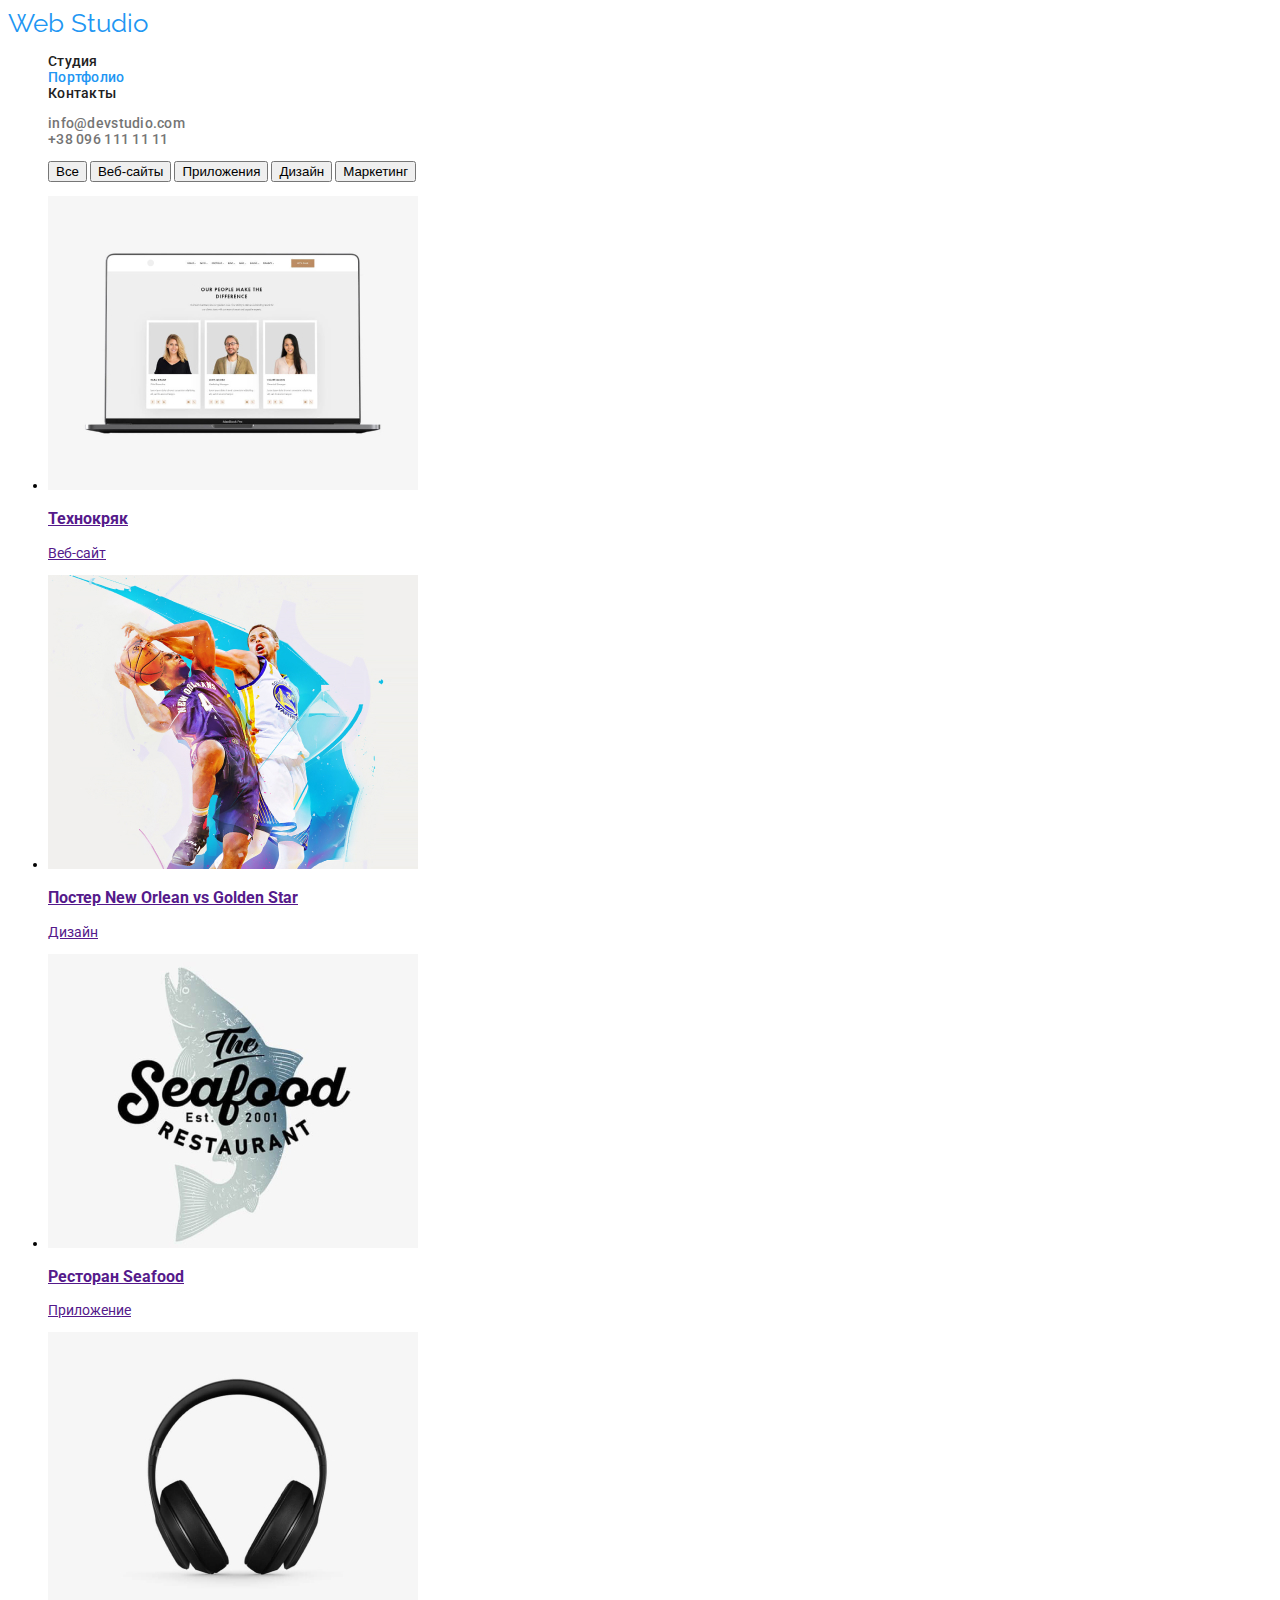
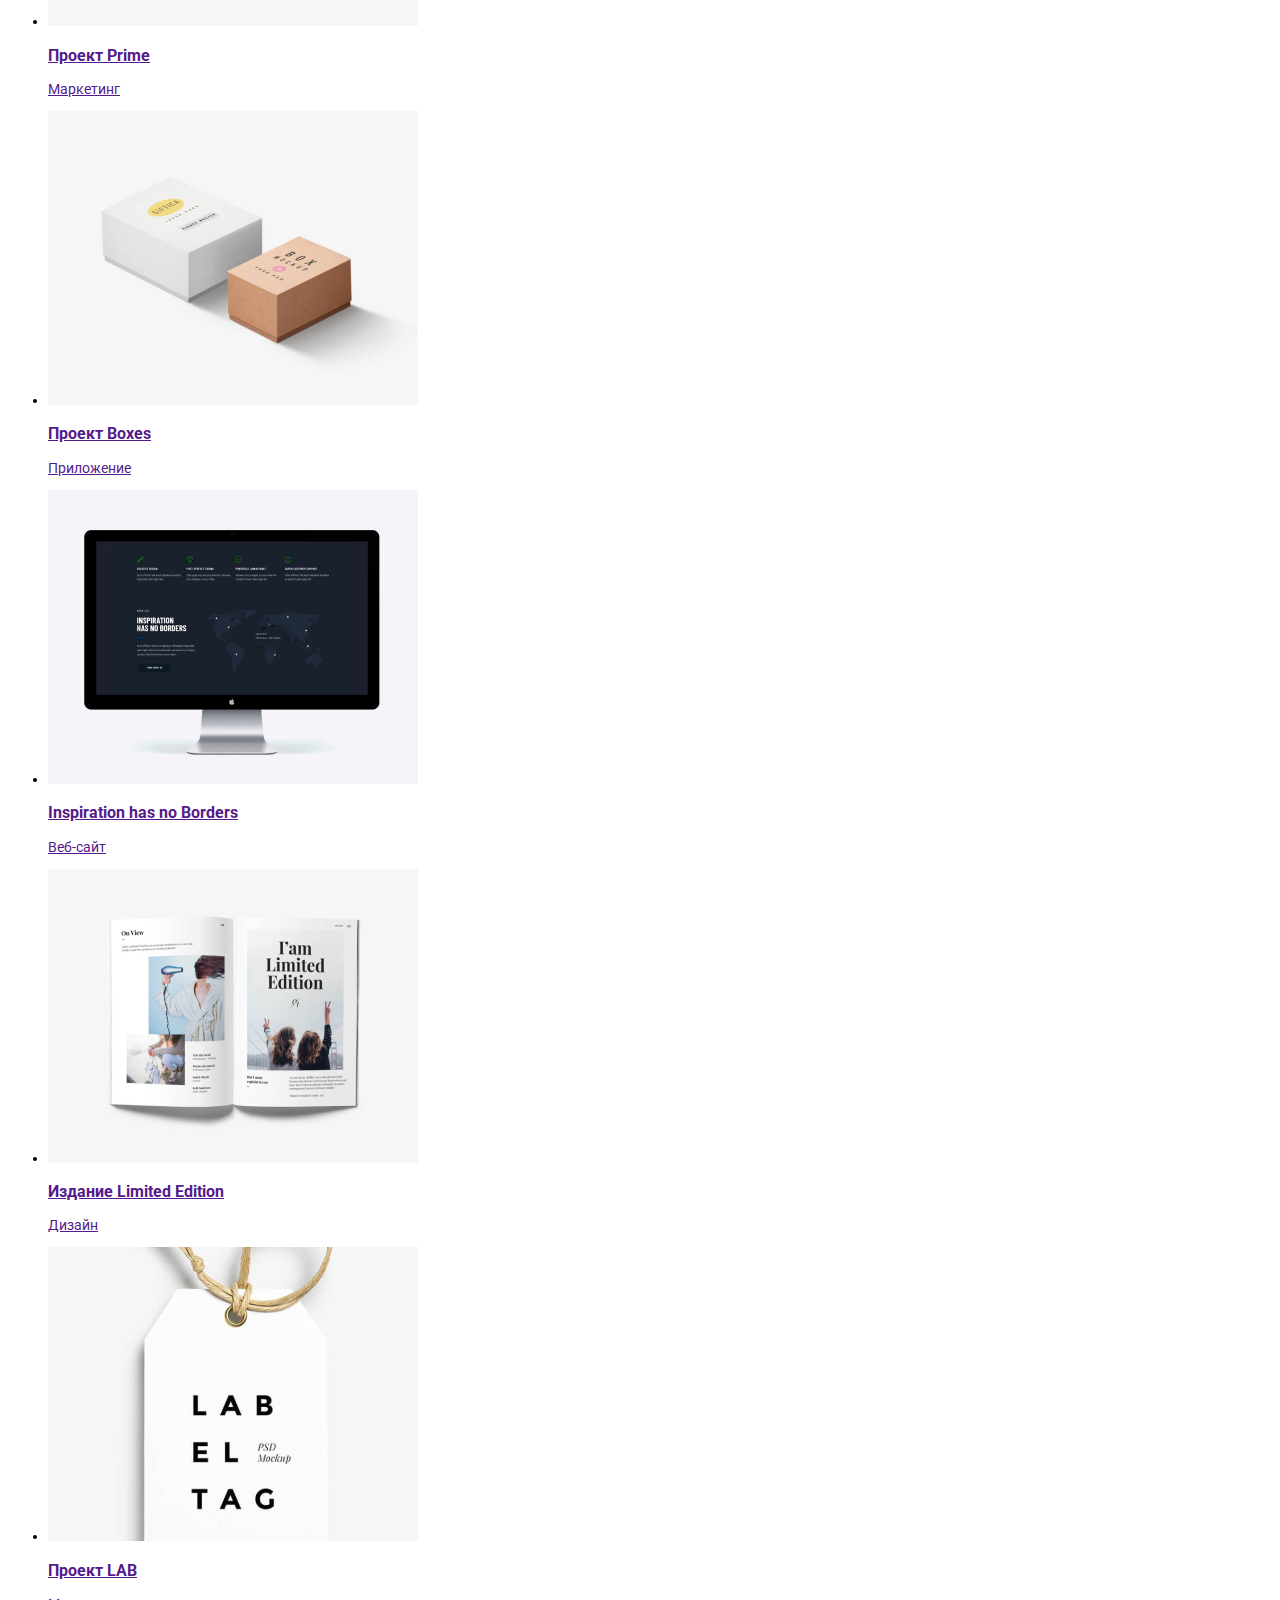
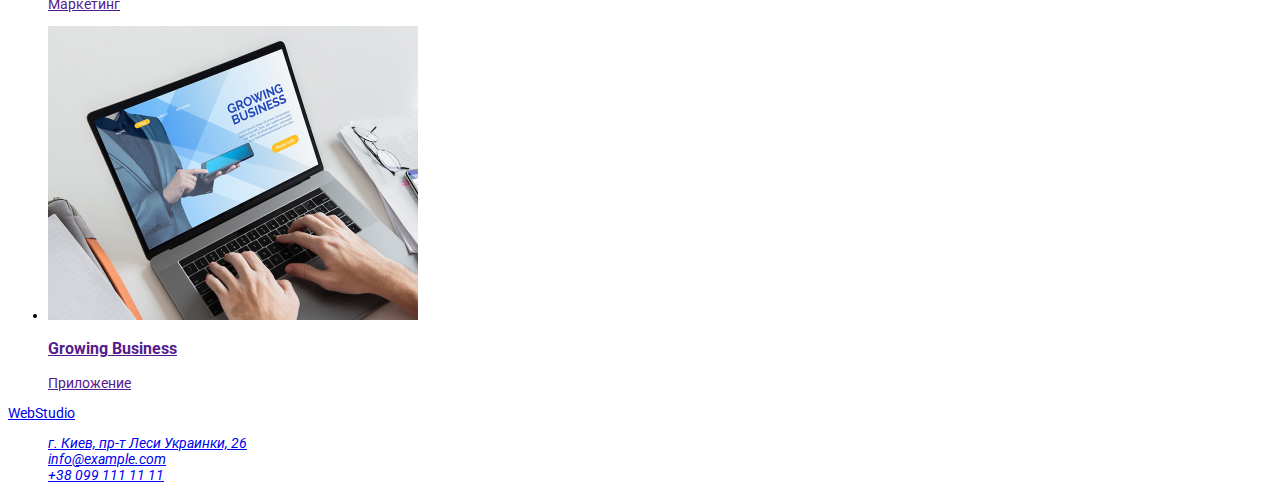
==== portfolio.html @ 4613025b "робота  со стилями" ====
<!DOCTYPE html>
<html lang="ru">
  <head>
    <meta charset="UTF-8" />
    <meta http-equiv="X-UA-Compatible" content="IE=edge" />
    <meta name="viewport" content="width=device-width, initial-scale=1.0" />
    <title>Document</title>
    <!-- Fonts start -->
    <link rel="preconnect" href="https://fonts.googleapis.com" />
    <link rel="preconnect" href="https://fonts.gstatic.com" crossorigin />
    <link
      href="https://fonts.googleapis.com/css2?family=Raleway:wght@700&family=Roboto:wght@400;500;700;900&display=swap"
      rel="stylesheet"
    />
    <!-- Fonts end -->
    <!-- Custom styles start -->
    <link rel="stylesheet" href="./css/style.css" />
    <!-- Custom styles end -->
  </head>
  <body>
    <!--Шапка-->
    <header>
      <nav>
        <a lang="en" href="index.html" class="logo link"
          >Web <span class="logo-studio">Studio</span></a
        >
        <ul class="site-nav list">
          <li><a href="" class="link">Студия</a></li>
          <li><a href="./portfolio.html" class="link current">Портфолио</a></li>
          <li><a href="" class="link">Контакты</a></li>
        </ul>
      </nav>
      <ul class="aut-nav list">
        <li><a href="mailto:info@devstudio.com" class="link current">info@devstudio.com</a></li>
        <li><a href="tel:+380961111111" class="link current">+38 096 111 11 11</a></li>
      </ul>
    </header>
    <main>
      <section>
        <h1 hidden>Portfolio</h1>
        <ul class="">
          <button class="filter-button" type="button">Все</button>
          <button class="filter-button" type="button">Веб-сайты</button>
          <button class="filter-button" type="button">Приложения</button>
          <button class="filter-button" type="button">Дизайн</button>
          <button class="filter-button" type="button">Маркетинг</button>
        </ul>
        <!--Примеры-->
        <ul class="">
          <h2 hidden>Примеры работ</h2>
          <li class="item-icon">
            <a href="">
              <img src="./images/img-1.jpg" alt="Ноутбук" width="370px" class="item-icon-pic" />
              <h3 class="">Технокряк</h3>
              <p class="">Веб-сайт</p>
            </a>
          </li>
          <li class="item-icon">
            <a href="">
              <img
                src="./images/img-2.jpg"
                alt="Баскетболисты"
                width="370px"
                class="item-icon-pic"
              />
              <h3 class="item-icon-slogan">
                Постер <span lang="en">New Orlean vs Golden Star</span>
              </h3>
              <p class="item-icon-text">Дизайн</p>
            </a>
          </li>
          <li class="item-icon">
            <a href="">
              <img
                src="./images/img-3.jpg"
                alt="Морская рыба"
                width="370px"
                class="item-icon-pic"
              />
              <h3 class="item-icon-slogan">Ресторан <span lang="en">Seafood</span></h3>
              <p class="item-icon-text">Приложение</p>
            </a>
          </li>
          <li class="item-icon">
            <a href="">
              <img src="./images/img-4.jpg" alt="Наушники" width="370px" class="item-icon-pic" />
              <h3 class="item-icon-slogan">Проект <span lang="en">Prime</span></h3>
              <p class="item-icon-text">Маркетинг</p>
            </a>
          </li>
          <li class="item-icon">
            <a href="">
              <img src="./images/img-5.jpg" alt="Коробки" width="370px" class="item-icon-pic" />
              <h3 class="item-icon-slogan">Проект <span lang="en">Boxes</span></h3>
              <p class="item-icon-text">Приложение</p>
            </a>
          </li>
          <li class="item-icon">
            <a href="">
              <img src="./images/img-6.jpg" alt="Монитор" width="370px" class="item-icon-pic" />
              <h3 lang="eitem-icon-n" class="slogan">Inspiration has no Borders</h3>
              <p class="item-icon-text">Веб-сайт</p>
            </a>
          </li>
          <li class="item-icon">
            <a href="">
              <img src="./images/img-7.jpg" alt="Книга" width="370px" class="item-icon-pic" />
              <h3 class="item-icon-slogan">Издание <span lang="en">Limited Edition</span></h3>
              <p class="item-icon-text">Дизайн</p>
            </a>
          </li>
          <li class="item-icon">
            <a href="">
              <img src="./images/img-8.jpg" alt="Бирка" width="370px" class="item-icon-pic" />
              <h3 class="item-icon-slogan">Проект <span lang="en">LAB</span></h3>
              <p class="item-icon-text">Маркетинг</p>
            </a>
          </li>
          <li class="item-icon">
            <a href="">
              <img src="./images/img-9.jpg" alt="Ноутбук" width="370px" class="item-icon-pic" />
              <h3 lang="eitem-icon-n" class="slogan">Growing Business</h3>
              <p class="item-icon-text">Приложение</p>
            </a>
          </li>
        </ul>
      </section>
    </main>
    <!--Подвал-->
    <footer>
      <a lang="en" href="index.html">WebStudio</a>
      <address>
        <ul class="list">
          <li>
            <a href="https://goo.gl/maps/THVWduqA6z6FaJsg8" target="_blank" rel="noopener"
              >г. Киев, пр-т Леси Украинки, 26</a
            >
          </li>
          <li><a href="mailto:info@example.com">info@example.com</a></li>
          <li><a href="tel:+380991111111">+38 099 111 11 11</a></li>
        </ul>
      </address>
    </footer>
  </body>
</html>
---- css/style.css ----
:root {
   /* Fonts */
   --main-font: "Roboto";
   --secondary-font: "Raleway";

   /* Text colors */
   --primary-white-color: #FFFFFF;
   --primary-black-color: #212121;
   --accent-color: #2196F3;
}

/* Bg colors */

/* Other */

body {
   font-family: var(--main-font), sans-serif;
   font-size: 14px;

}
/* Common styles start */
.link {
   text-decoration: none;
}
.list {
   list-style: none;
}




/* Common styles start */

/* Logo */
.logo {
   color: var(--accent-color);
   font-family: Raleway;
   font-size: 26px;
   line-height: 31px;
}
.logo-studio-light {
   color: #000000;
}
.logo-studio-dark {
   color: var(--primary-white-color);
}

/* Site nav */
.site-nav .link {
   color: var(--primary-black-color);
   font-weight: 500;
   font-size: 14px;
   line-height: 16px;
   letter-spacing: 0.02em;
}
.site-nav .link:hover, 
.site-nav .link:focus {
   color: var(--accent-color);
}
.site-nav .link.current {
   color: var(--accent-color);
}

.aut-nav .link:hover, 
.aut-nav .link:focus {
   color: var(--accent-color);
}
.aut-nav .current {
   color: #757575;
   font-weight: 500;
   font-size: 14px;
   line-height: 16px;
   letter-spacing: 0.02em;
   text-decoration: none;

}
/* Hero */
.hero {
   background-color: #2F303A;
}
.hero-title {
   
   color: var(--primary-white-color);
   font-weight: 900;
   font-size: 44px;
   line-height: 60px;
   text-align: center;
   letter-spacing: 0.06em;
   text-transform: uppercase;

}

/* Section */
.section-title {
   color: var(--title-text-color);
   font-weight: 700;
   font-size: 14px;
   line-height: 16px;
   letter-spacing: 0.03em;
   text-transform: uppercase;
}

.section .title {
   color: var(--title-text-color);
   font-weight: 700;
   font-size: 14px;
   line-height: 16px;
   letter-spacing: 0.03em;
   text-transform: uppercase;
}

/* Features */
.features .title {
   color: var(--primary-black-color);
}
.features .text {
      font-weight: 400;
      font-size: 14px;
      line-height: 24px;
      letter-spacing: 0.03em;
      color: #757575;

}

/* Button */
.button {
   color: var(--primary-white-color);
   background-color: var(--accent-color);
   font-style: normal;
   font-weight: 700;
   font-size: 16px;
   line-height: 30px;
   display: flex;
   align-items: center;
   text-align: center;
   letter-spacing: 0.06em;
}


.button.primary {

}

.button.secondary {

}

/* User */

.user-list .title {
   color: var(--primary-black-color);
}
.user-list .text {
   color: #757575;
}

/* Footer */
.footer-address {
   font-weight: 400;
   font-size: 14px;
   line-height: 24px;
   letter-spacing: 0.03em;
}
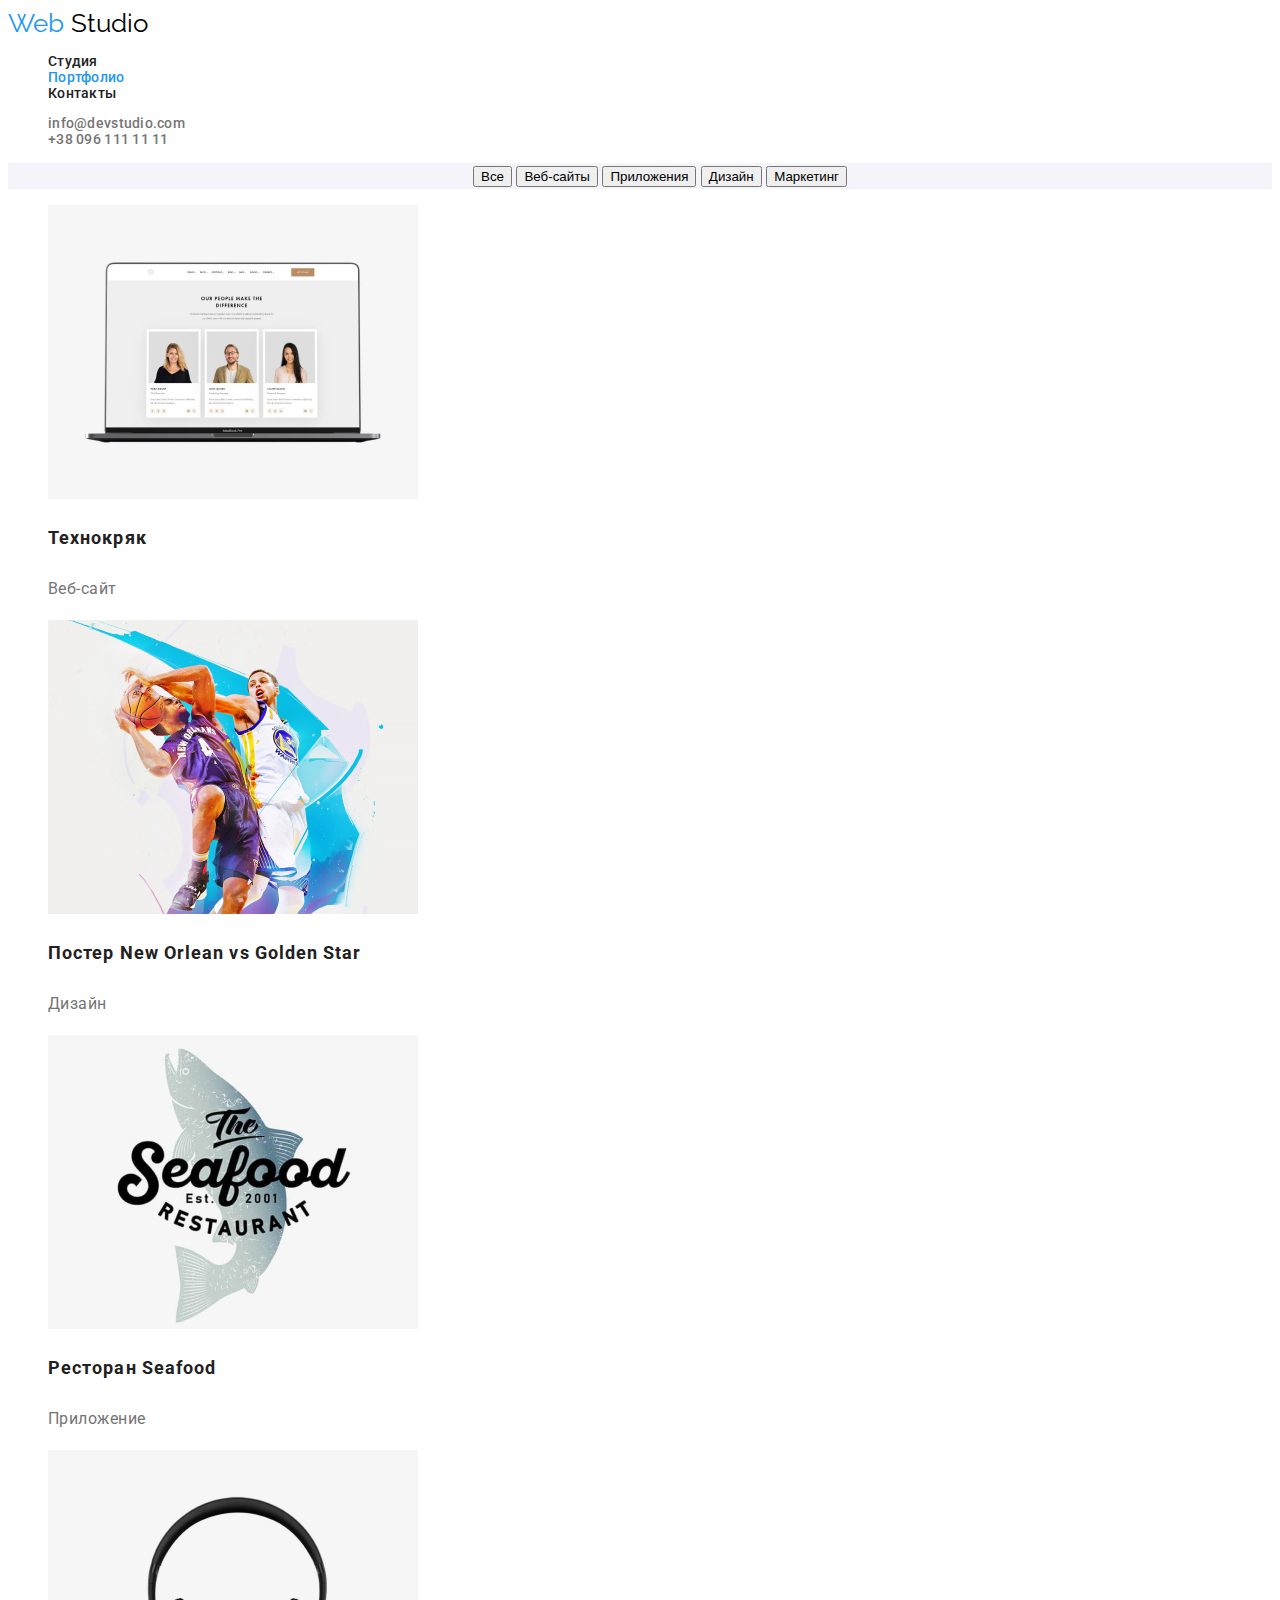
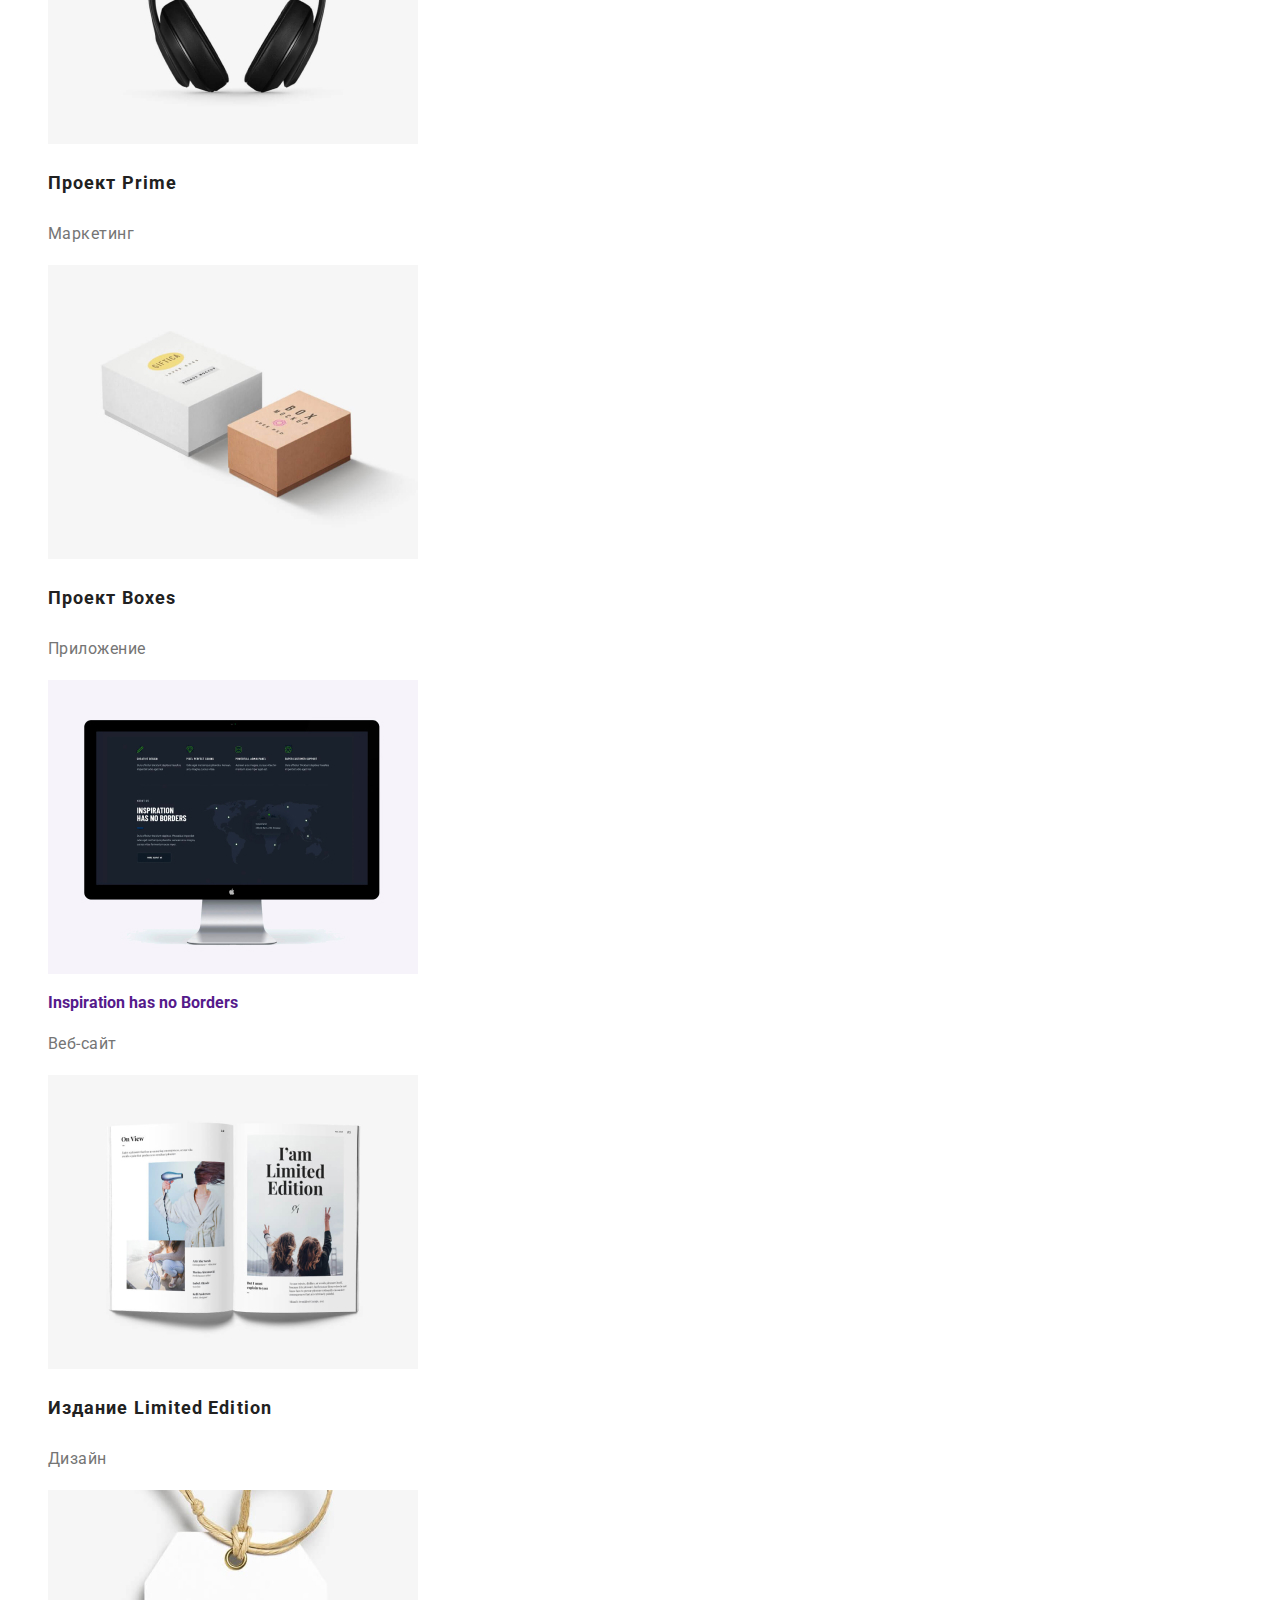
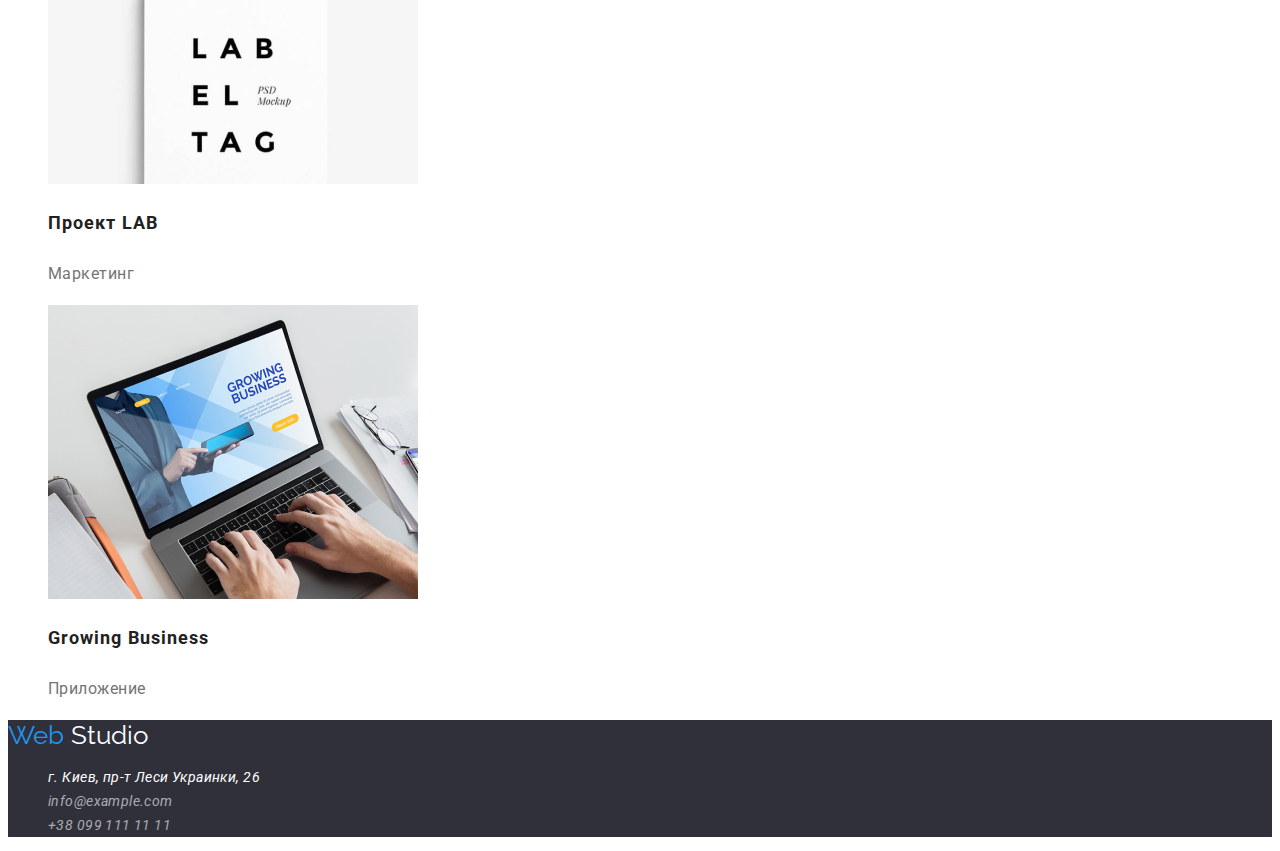
==== commit 5a06c42a: "домашняя робота 2" ====
--- a/portfolio.html
+++ b/portfolio.html
@@ -18,126 +18,130 @@
     <!-- Custom styles end -->
   </head>
   <body>
-    <!--Шапка-->
-    <header>
+    <!--Header-->
+    <header class="header">
       <nav>
-        <a lang="en" href="index.html" class="logo link"
-          >Web <span class="logo-studio">Studio</span></a
+        <a class="logo link" lang="en" href="index.html"
+          >Web <span class="logo-studio-light">Studio</span></a
         >
         <ul class="site-nav list">
-          <li><a href="" class="link">Студия</a></li>
-          <li><a href="./portfolio.html" class="link current">Портфолио</a></li>
-          <li><a href="" class="link">Контакты</a></li>
+          <li><a class="link" href="">Студия</a></li>
+          <li><a class="current link" href="./index.html">Портфолио</a></li>
+          <li><a class="link" href="">Контакты</a></li>
         </ul>
       </nav>
       <ul class="aut-nav list">
-        <li><a href="mailto:info@devstudio.com" class="link current">info@devstudio.com</a></li>
-        <li><a href="tel:+380961111111" class="link current">+38 096 111 11 11</a></li>
+        <li><a class="link current" href="mailto:info@devstudio.com">info@devstudio.com</a></li>
+        <li><a class="link current" href="tel:+380961111111">+38 096 111 11 11</a></li>
       </ul>
     </header>
     <main>
       <section>
         <h1 hidden>Portfolio</h1>
-        <ul class="">
-          <button class="filter-button" type="button">Все</button>
-          <button class="filter-button" type="button">Веб-сайты</button>
-          <button class="filter-button" type="button">Приложения</button>
-          <button class="filter-button" type="button">Дизайн</button>
-          <button class="filter-button" type="button">Маркетинг</button>
+        <ul class="filters">
+          <button class="filters-button" type="button">Все</button>
+          <button class="filters-button" type="button">Веб-сайты</button>
+          <button class="filters-button" type="button">Приложения</button>
+          <button class="filters-button" type="button">Дизайн</button>
+          <button class="filters-button" type="button">Маркетинг</button>
         </ul>
-        <!--Примеры-->
-        <ul class="">
+        <!--Project-->
+        <ul class="project list">
           <h2 hidden>Примеры работ</h2>
-          <li class="item-icon">
-            <a href="">
+          <li class="project-list">
+            <a class="project-link link" href="">
               <img src="./images/img-1.jpg" alt="Ноутбук" width="370px" class="item-icon-pic" />
-              <h3 class="">Технокряк</h3>
-              <p class="">Веб-сайт</p>
+              <h3 class="project-text">Технокряк</h3>
+              <p class="project-uppertitle">Веб-сайт</p>
             </a>
           </li>
-          <li class="item-icon">
-            <a href="">
+          <li class="project-list">
+            <a class="project-link link" href="">
               <img
                 src="./images/img-2.jpg"
                 alt="Баскетболисты"
                 width="370px"
                 class="item-icon-pic"
               />
-              <h3 class="item-icon-slogan">
-                Постер <span lang="en">New Orlean vs Golden Star</span>
-              </h3>
-              <p class="item-icon-text">Дизайн</p>
+              <h3 class="project-text">Постер <span lang="en">New Orlean vs Golden Star</span></h3>
+              <p class="project-uppertitle">Дизайн</p>
             </a>
           </li>
-          <li class="item-icon">
-            <a href="">
+          <li class="project-list">
+            <a class="project-link link" href="">
               <img
                 src="./images/img-3.jpg"
                 alt="Морская рыба"
                 width="370px"
                 class="item-icon-pic"
               />
-              <h3 class="item-icon-slogan">Ресторан <span lang="en">Seafood</span></h3>
-              <p class="item-icon-text">Приложение</p>
+              <h3 class="project-text">Ресторан <span lang="en">Seafood</span></h3>
+              <p class="project-uppertitle">Приложение</p>
             </a>
           </li>
-          <li class="item-icon">
-            <a href="">
+          <li class="project-list">
+            <a class="project-link link" href="">
               <img src="./images/img-4.jpg" alt="Наушники" width="370px" class="item-icon-pic" />
-              <h3 class="item-icon-slogan">Проект <span lang="en">Prime</span></h3>
-              <p class="item-icon-text">Маркетинг</p>
+              <h3 class="project-text">Проект <span lang="en">Prime</span></h3>
+              <p class="project-uppertitle">Маркетинг</p>
             </a>
           </li>
-          <li class="item-icon">
-            <a href="">
+          <li class="project-list">
+            <a class="project-link link" href="">
               <img src="./images/img-5.jpg" alt="Коробки" width="370px" class="item-icon-pic" />
-              <h3 class="item-icon-slogan">Проект <span lang="en">Boxes</span></h3>
-              <p class="item-icon-text">Приложение</p>
+              <h3 class="project-text">Проект <span lang="en">Boxes</span></h3>
+              <p class="project-uppertitle">Приложение</p>
             </a>
           </li>
-          <li class="item-icon">
-            <a href="">
+          <li class="project-list">
+            <a class="project-link link" href="">
               <img src="./images/img-6.jpg" alt="Монитор" width="370px" class="item-icon-pic" />
-              <h3 lang="eitem-icon-n" class="slogan">Inspiration has no Borders</h3>
-              <p class="item-icon-text">Веб-сайт</p>
+              <h3 lang="project-text" class="slogan">Inspiration has no Borders</h3>
+              <p class="project-uppertitle">Веб-сайт</p>
             </a>
           </li>
-          <li class="item-icon">
-            <a href="">
+          <li class="project-list">
+            <a class="project-link link" href="">
               <img src="./images/img-7.jpg" alt="Книга" width="370px" class="item-icon-pic" />
-              <h3 class="item-icon-slogan">Издание <span lang="en">Limited Edition</span></h3>
-              <p class="item-icon-text">Дизайн</p>
+              <h3 class="project-text">Издание <span lang="en">Limited Edition</span></h3>
+              <p class="project-uppertitle">Дизайн</p>
             </a>
           </li>
-          <li class="item-icon">
-            <a href="">
+          <li class="project-list">
+            <a class="project-link link" href="">
               <img src="./images/img-8.jpg" alt="Бирка" width="370px" class="item-icon-pic" />
-              <h3 class="item-icon-slogan">Проект <span lang="en">LAB</span></h3>
-              <p class="item-icon-text">Маркетинг</p>
+              <h3 class="project-text">Проект <span lang="en">LAB</span></h3>
+              <p class="project-uppertitle">Маркетинг</p>
             </a>
           </li>
-          <li class="item-icon">
-            <a href="">
+          <li class="project-list">
+            <a class="project-link link" href="">
               <img src="./images/img-9.jpg" alt="Ноутбук" width="370px" class="item-icon-pic" />
-              <h3 lang="eitem-icon-n" class="slogan">Growing Business</h3>
-              <p class="item-icon-text">Приложение</p>
+              <h3 class="project-text" lang="en">Growing Business</h3>
+              <p class="project-uppertitle">Приложение</p>
             </a>
           </li>
         </ul>
       </section>
     </main>
-    <!--Подвал-->
-    <footer>
-      <a lang="en" href="index.html">WebStudio</a>
-      <address>
+    <!--Footer-->
+    <footer class="footer">
+      <a class="logo link" lang="en" href="index.html"
+        >Web <span class="logo-studio-dark">Studio</span></a
+      >
+      <address class="footer-address">
         <ul class="list">
-          <li>
-            <a href="https://goo.gl/maps/THVWduqA6z6FaJsg8" target="_blank" rel="noopener"
+          <li class="">
+            <a
+              class="footer-address-link link"
+              href="https://goo.gl/maps/THVWduqA6z6FaJsg8"
+              target="_blank"
+              rel="noopener"
               >г. Киев, пр-т Леси Украинки, 26</a
             >
           </li>
-          <li><a href="mailto:info@example.com">info@example.com</a></li>
-          <li><a href="tel:+380991111111">+38 099 111 11 11</a></li>
+          <li><a class="aut-address link" href="mailto:info@example.com">info@example.com</a></li>
+          <li><a class="aut-address link" href="tel:+380991111111">+38 099 111 11 11</a></li>
         </ul>
       </address>
     </footer>
--- a/css/style.css
+++ b/css/style.css
@@ -7,6 +7,7 @@
    --primary-white-color: #FFFFFF;
    --primary-black-color: #212121;
    --accent-color: #2196F3;
+   --uppertitle-text: #757575;
 }
 
 /* Bg colors */
@@ -26,9 +27,6 @@
    list-style: none;
 }
 
-
-
-
 /* Common styles start */
 
 /* Logo */
@@ -66,7 +64,7 @@
    color: var(--accent-color);
 }
 .aut-nav .current {
-   color: #757575;
+   color: var(--uppertitle-text);
    font-weight: 500;
    font-size: 14px;
    line-height: 16px;
@@ -118,8 +116,7 @@
       font-size: 14px;
       line-height: 24px;
       letter-spacing: 0.03em;
-      color: #757575;
-
+      color: var(--uppertitle-text);
 }
 
 /* Button */
@@ -135,6 +132,23 @@
    text-align: center;
    letter-spacing: 0.06em;
 }
+.filters {
+   font-weight: 500;
+   font-size: 16px;
+   line-height: 26px;
+   text-align: center;
+   letter-spacing: 0.03em;
+   background-color: #F5F4FA;
+   color: var(--primary-black-color);
+   
+}
+.filters-button:hover,
+.filters-button:focus {
+   background-color: var(--accent-color);
+   color: var(--primary-white-color);
+   cursor: pointer;;
+}
+
 
 
 .button.primary {
@@ -151,44 +165,69 @@
    color: var(--primary-black-color);
 }
 .user-list .text {
-   color: #757575;
+   color: var(--uppertitle-text);
 }
 
 /* Footer */
+.footer {
+   background-color: #2F303A;
+}
 .footer-address {
    font-weight: 400;
    font-size: 14px;
    line-height: 24px;
    letter-spacing: 0.03em;
 }
-
-
-
-
-
-
-
-
-
-
-
-
-
-
-
-
-
-
-
-
-
-
-
-
-
-
-
-
-
-
-
+.footer-address-link {
+   color: var(--primary-white-color);
+}
+.aut-address {
+   color: rgba(255, 255, 255, 0.6);
+}
+
+/* Project */
+
+
+.project-text {
+   color: var(--primary-black-color);
+   font-weight: 700;
+   font-size: 18px;
+   line-height: 36px;
+   letter-spacing: 0.06em;
+}
+.project-uppertitle {
+   color: var(--uppertitle-text);
+   font-weight: 400;
+   font-size: 16px;
+   line-height: 30px;
+   letter-spacing: 0.03em;
+}
+
+
+
+
+
+
+
+
+
+
+
+
+
+
+
+
+
+
+
+
+
+
+
+
+
+
+
+
+
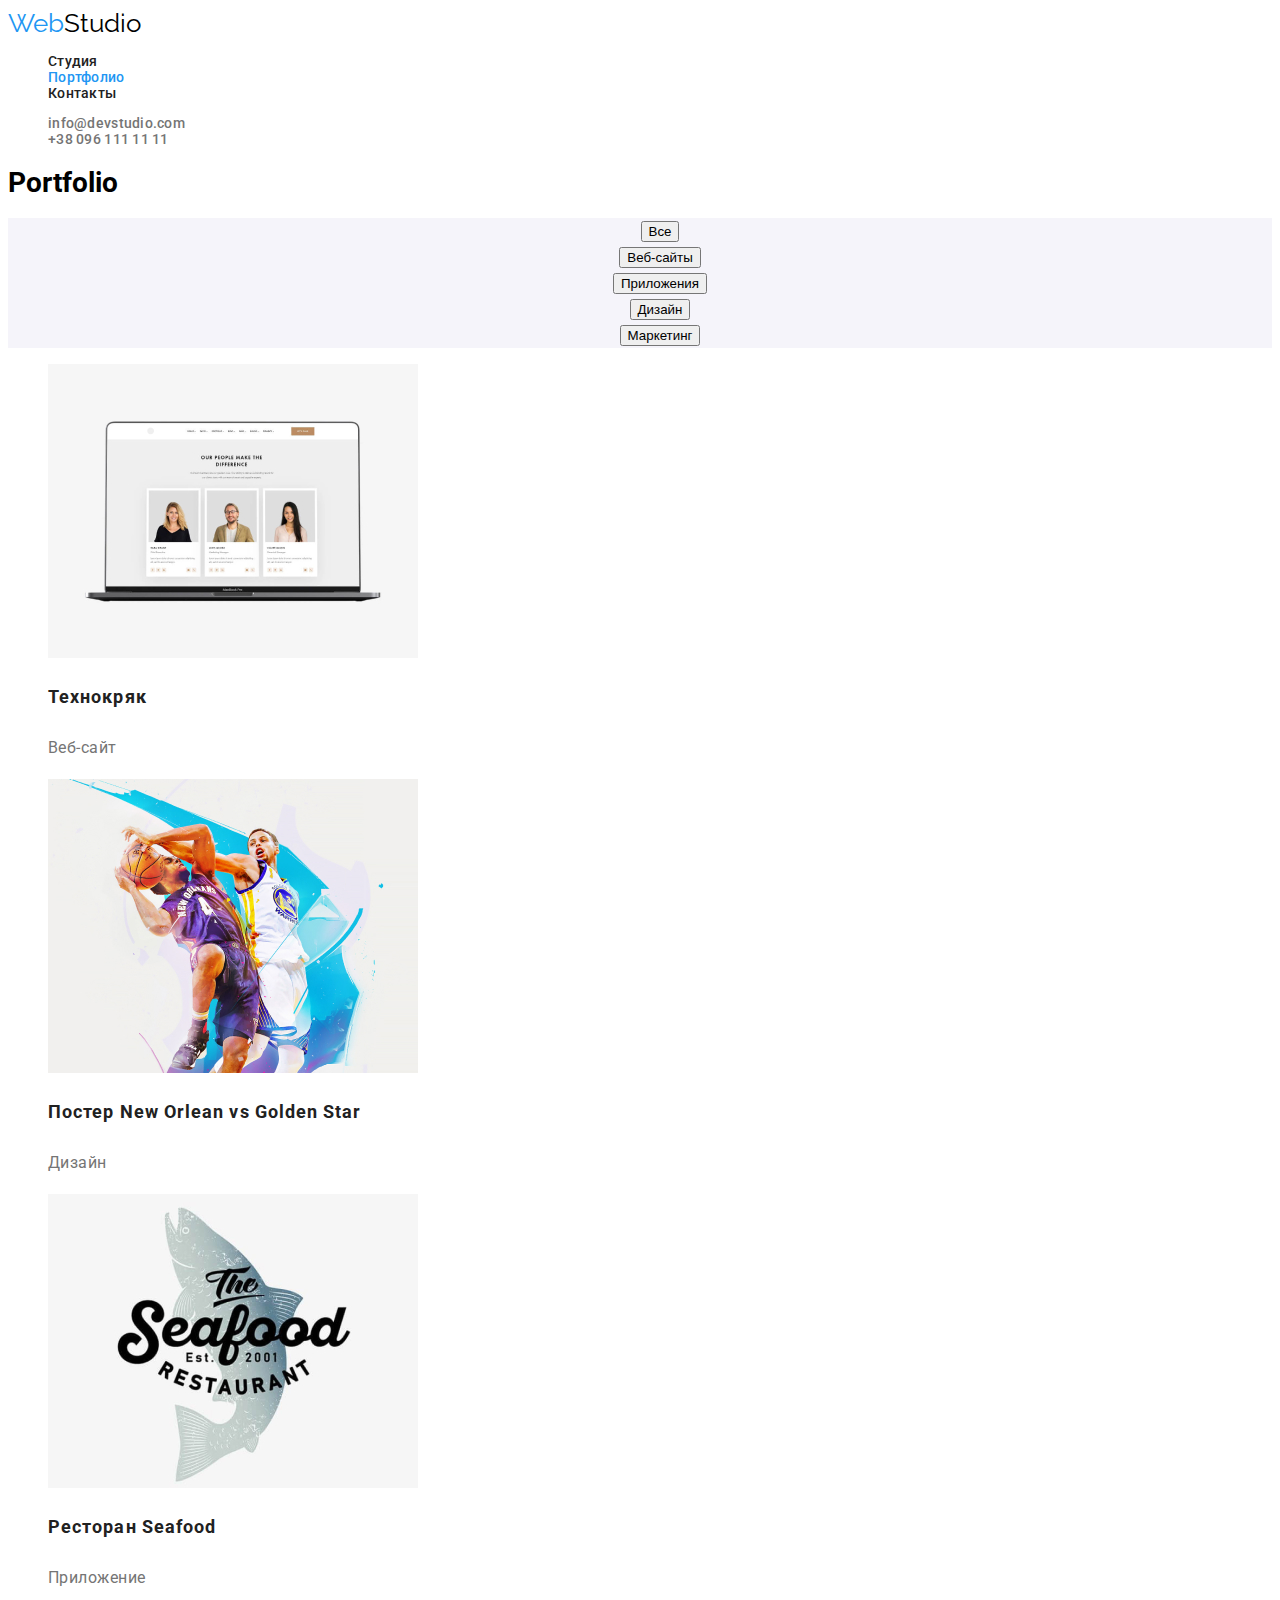
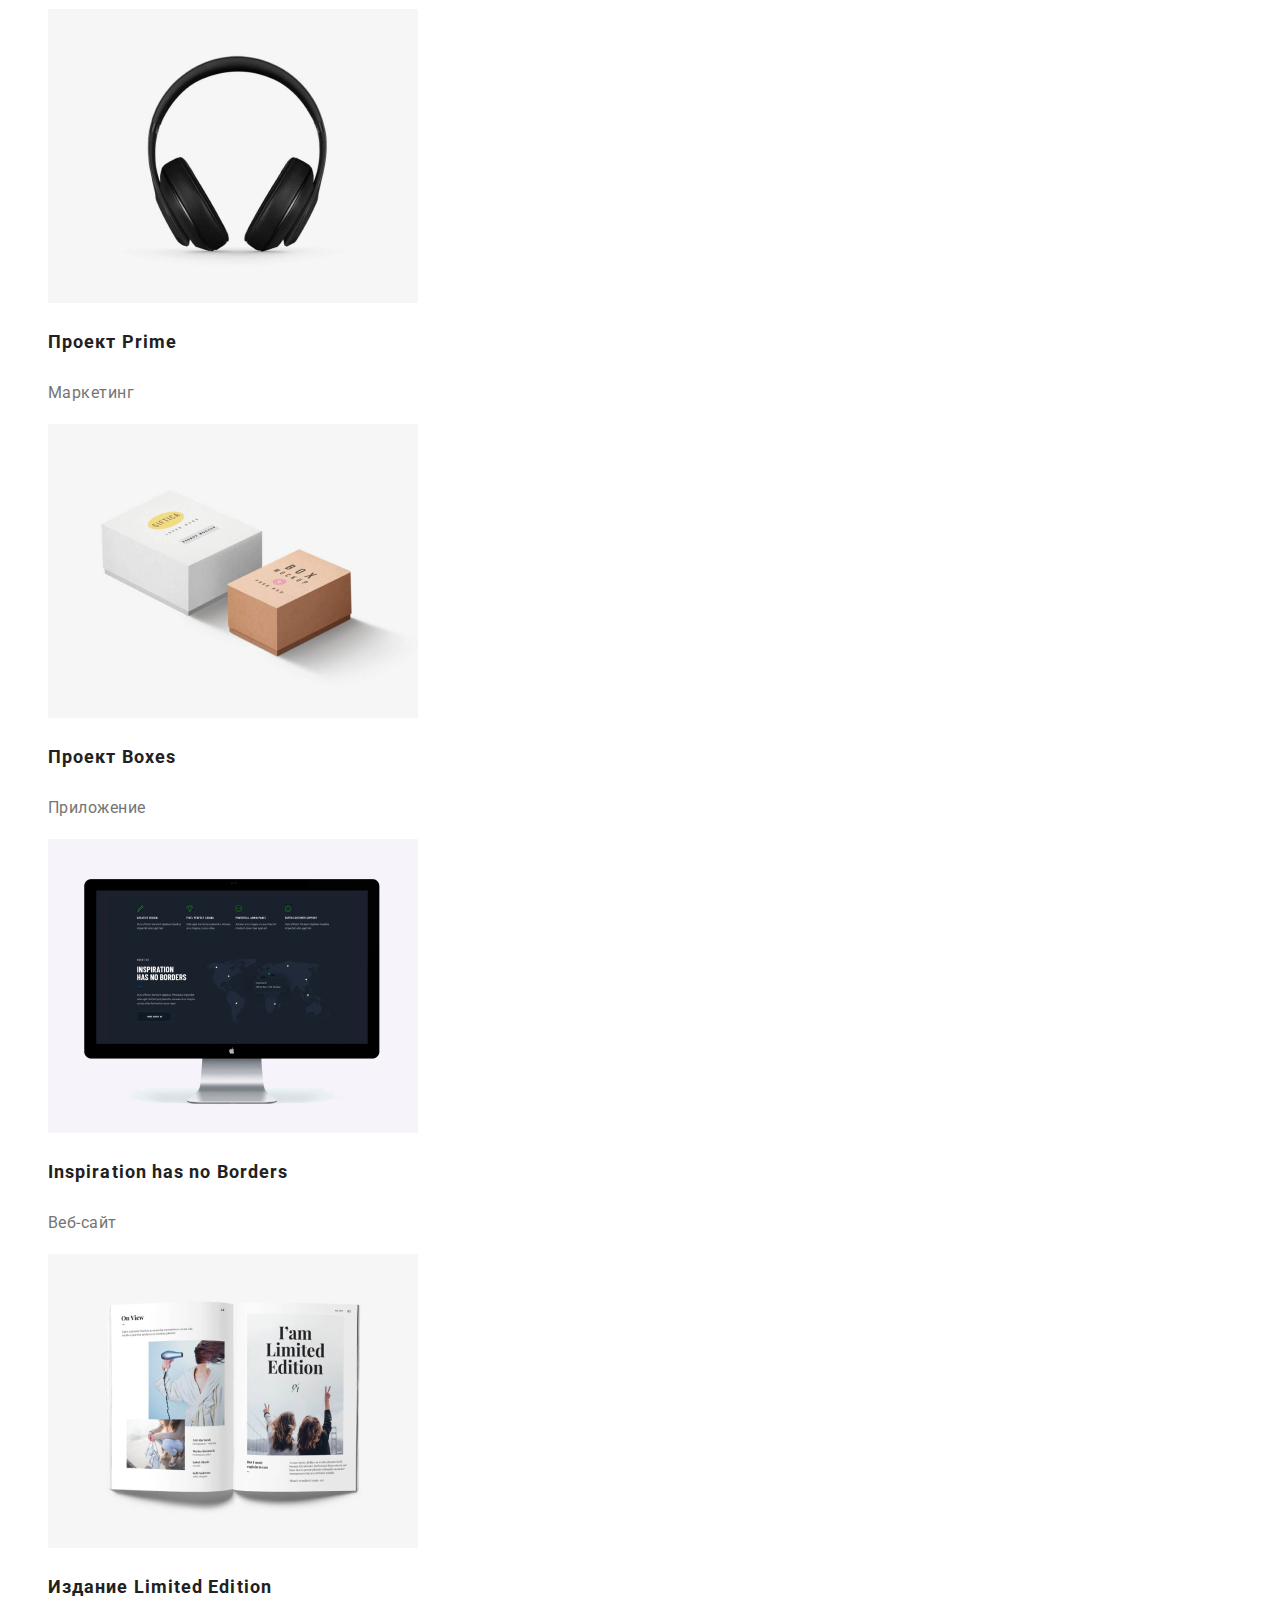
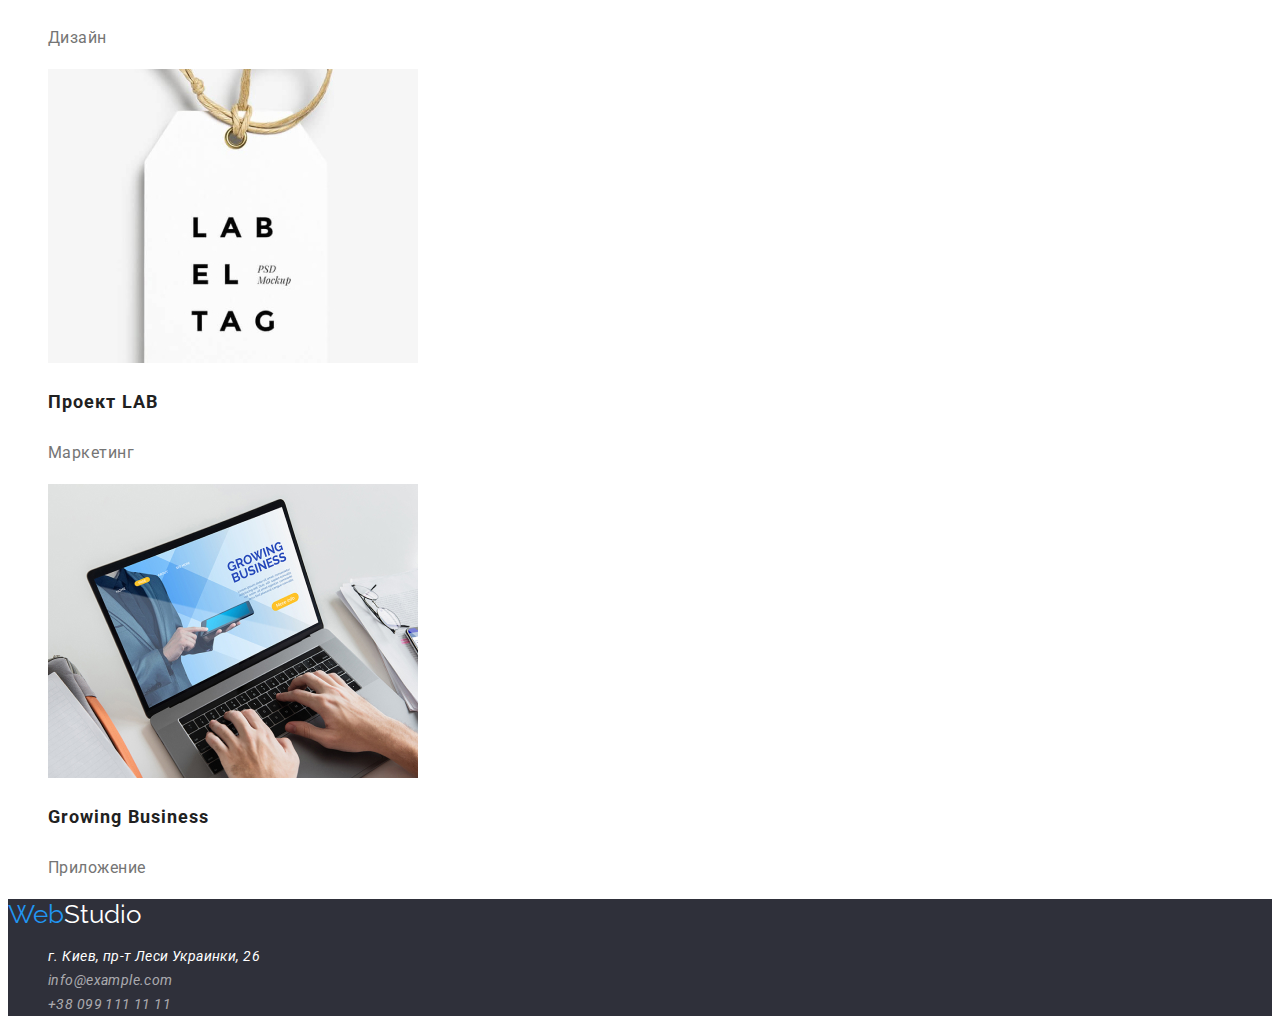
==== commit 47e2d290: "правки ошибок в файле portfolio" ====
--- a/portfolio.html
+++ b/portfolio.html
@@ -22,11 +22,11 @@
     <header class="header">
       <nav>
         <a class="logo link" lang="en" href="index.html"
-          >Web <span class="logo-studio-light">Studio</span></a
+          >Web<span class="logo-studio-light">Studio</span></a
         >
         <ul class="site-nav list">
-          <li><a class="link" href="">Студия</a></li>
-          <li><a class="current link" href="./index.html">Портфолио</a></li>
+          <li><a class="link" href="./index.html">Студия</a></li>
+          <li><a class="current link" href="./portfolio.html">Портфолио</a></li>
           <li><a class="link" href="">Контакты</a></li>
         </ul>
       </nav>
@@ -37,86 +37,75 @@
     </header>
     <main>
       <section>
-        <h1 hidden>Portfolio</h1>
-        <ul class="filters">
-          <button class="filters-button" type="button">Все</button>
-          <button class="filters-button" type="button">Веб-сайты</button>
-          <button class="filters-button" type="button">Приложения</button>
-          <button class="filters-button" type="button">Дизайн</button>
-          <button class="filters-button" type="button">Маркетинг</button>
+        <h1 class="visually-hidden">Portfolio</h1>
+        <ul class="filters list">
+          <li><button class="filters-button" type="button">Все</button></li>
+          <li><button class="filters-button" type="button">Веб-сайты</button></li>
+          <li><button class="filters-button" type="button">Приложения</button></li>
+          <li><button class="filters-button" type="button">Дизайн</button></li>
+          <li><button class="filters-button" type="button">Маркетинг</button></li>
         </ul>
         <!--Project-->
         <ul class="project list">
-          <h2 hidden>Примеры работ</h2>
           <li class="project-list">
             <a class="project-link link" href="">
-              <img src="./images/img-1.jpg" alt="Ноутбук" width="370px" class="item-icon-pic" />
+              <img src="./images/img-1.jpg" alt="Ноутбук" width="370" />
               <h3 class="project-text">Технокряк</h3>
               <p class="project-uppertitle">Веб-сайт</p>
             </a>
           </li>
           <li class="project-list">
             <a class="project-link link" href="">
-              <img
-                src="./images/img-2.jpg"
-                alt="Баскетболисты"
-                width="370px"
-                class="item-icon-pic"
-              />
+              <img src="./images/img-2.jpg" alt="Баскетболисты" width="370" />
               <h3 class="project-text">Постер <span lang="en">New Orlean vs Golden Star</span></h3>
               <p class="project-uppertitle">Дизайн</p>
             </a>
           </li>
           <li class="project-list">
             <a class="project-link link" href="">
-              <img
-                src="./images/img-3.jpg"
-                alt="Морская рыба"
-                width="370px"
-                class="item-icon-pic"
-              />
+              <img src="./images/img-3.jpg" alt="Морская рыба" width="370" />
               <h3 class="project-text">Ресторан <span lang="en">Seafood</span></h3>
               <p class="project-uppertitle">Приложение</p>
             </a>
           </li>
           <li class="project-list">
             <a class="project-link link" href="">
-              <img src="./images/img-4.jpg" alt="Наушники" width="370px" class="item-icon-pic" />
+              <img src="./images/img-4.jpg" alt="Наушники" width="370" />
               <h3 class="project-text">Проект <span lang="en">Prime</span></h3>
               <p class="project-uppertitle">Маркетинг</p>
             </a>
           </li>
           <li class="project-list">
             <a class="project-link link" href="">
-              <img src="./images/img-5.jpg" alt="Коробки" width="370px" class="item-icon-pic" />
+              <img src="./images/img-5.jpg" alt="Коробки" width="370" />
               <h3 class="project-text">Проект <span lang="en">Boxes</span></h3>
               <p class="project-uppertitle">Приложение</p>
             </a>
           </li>
           <li class="project-list">
             <a class="project-link link" href="">
-              <img src="./images/img-6.jpg" alt="Монитор" width="370px" class="item-icon-pic" />
-              <h3 lang="project-text" class="slogan">Inspiration has no Borders</h3>
+              <img src="./images/img-6.jpg" alt="Монитор" width="370" />
+              <h3 class="project-text" lang="en">Inspiration has no Borders</h3>
               <p class="project-uppertitle">Веб-сайт</p>
             </a>
           </li>
           <li class="project-list">
             <a class="project-link link" href="">
-              <img src="./images/img-7.jpg" alt="Книга" width="370px" class="item-icon-pic" />
+              <img src="./images/img-7.jpg" alt="Книга" width="370" />
               <h3 class="project-text">Издание <span lang="en">Limited Edition</span></h3>
               <p class="project-uppertitle">Дизайн</p>
             </a>
           </li>
           <li class="project-list">
             <a class="project-link link" href="">
-              <img src="./images/img-8.jpg" alt="Бирка" width="370px" class="item-icon-pic" />
+              <img src="./images/img-8.jpg" alt="Бирка" width="370" />
               <h3 class="project-text">Проект <span lang="en">LAB</span></h3>
               <p class="project-uppertitle">Маркетинг</p>
             </a>
           </li>
           <li class="project-list">
             <a class="project-link link" href="">
-              <img src="./images/img-9.jpg" alt="Ноутбук" width="370px" class="item-icon-pic" />
+              <img src="./images/img-9.jpg" alt="Ноутбук" width="370" />
               <h3 class="project-text" lang="en">Growing Business</h3>
               <p class="project-uppertitle">Приложение</p>
             </a>
@@ -127,7 +116,7 @@
     <!--Footer-->
     <footer class="footer">
       <a class="logo link" lang="en" href="index.html"
-        >Web <span class="logo-studio-dark">Studio</span></a
+        >Web<span class="logo-studio-dark">Studio</span></a
       >
       <address class="footer-address">
         <ul class="list">
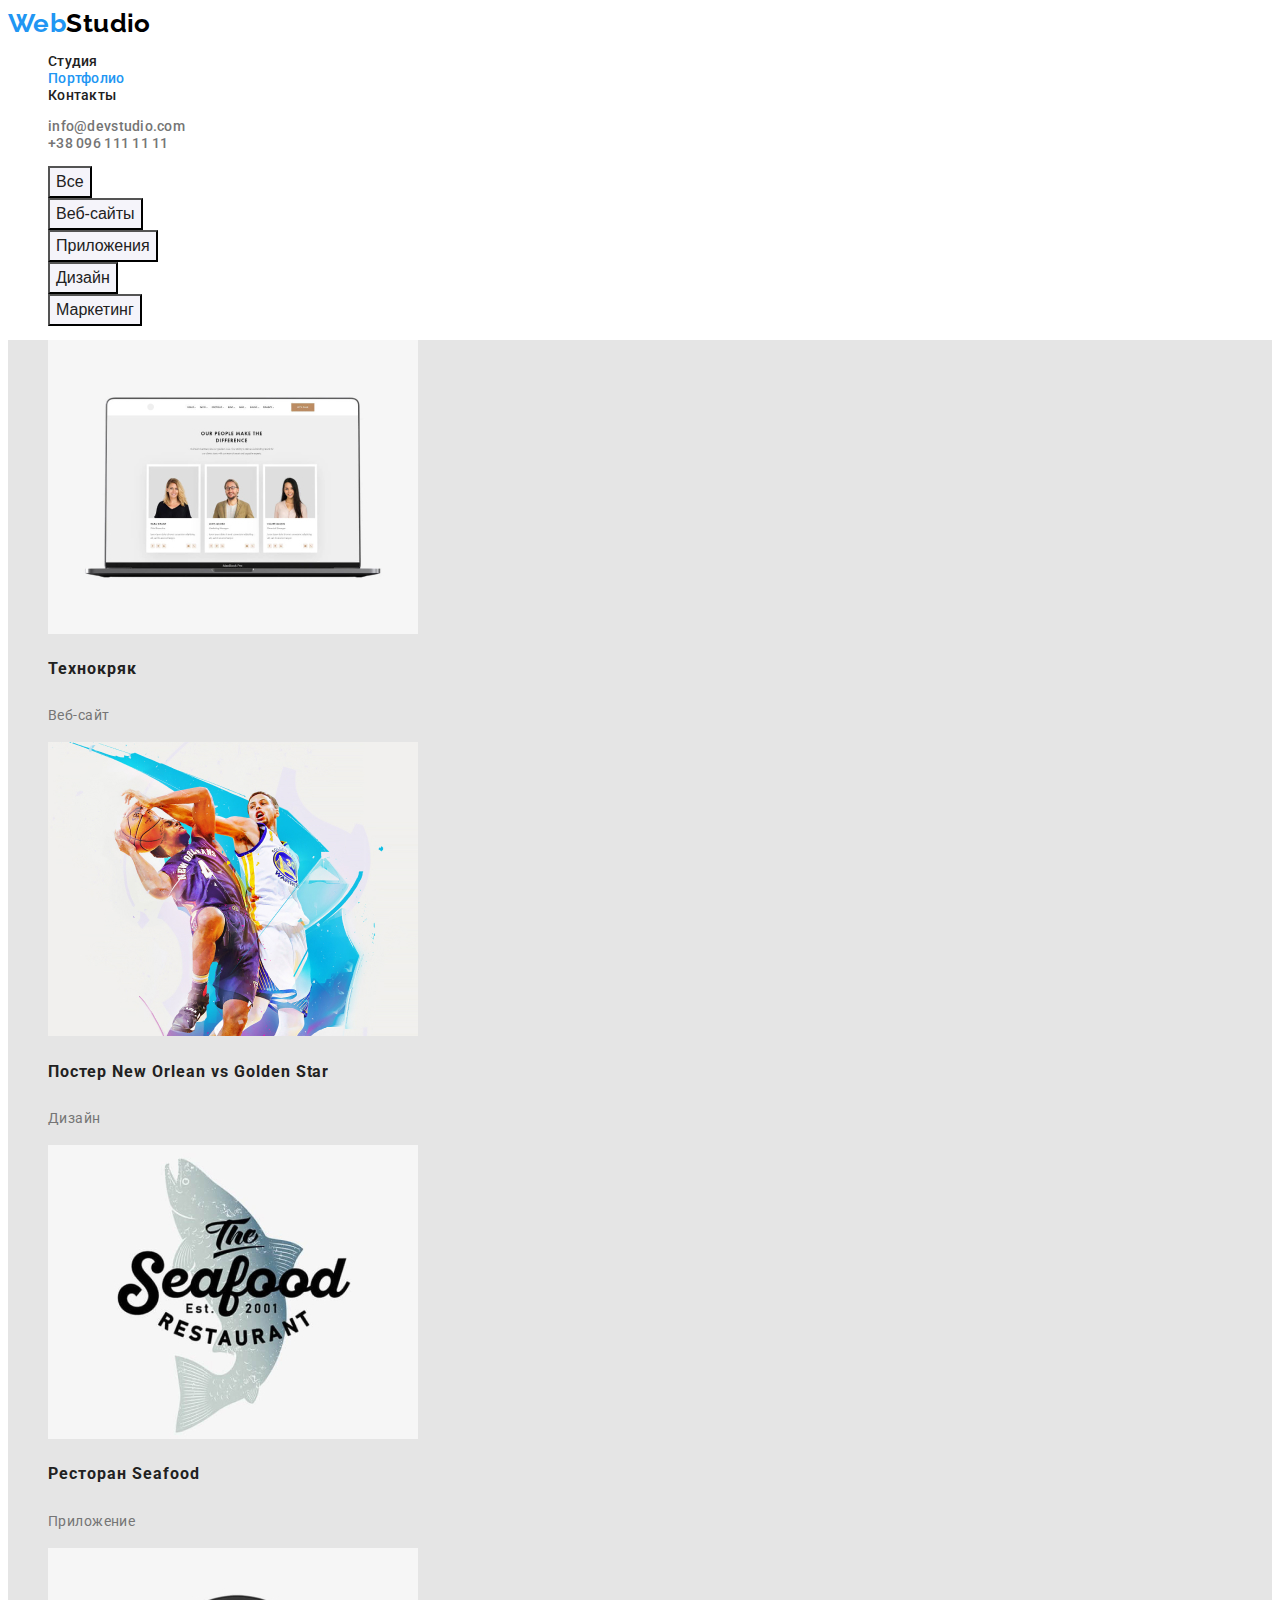
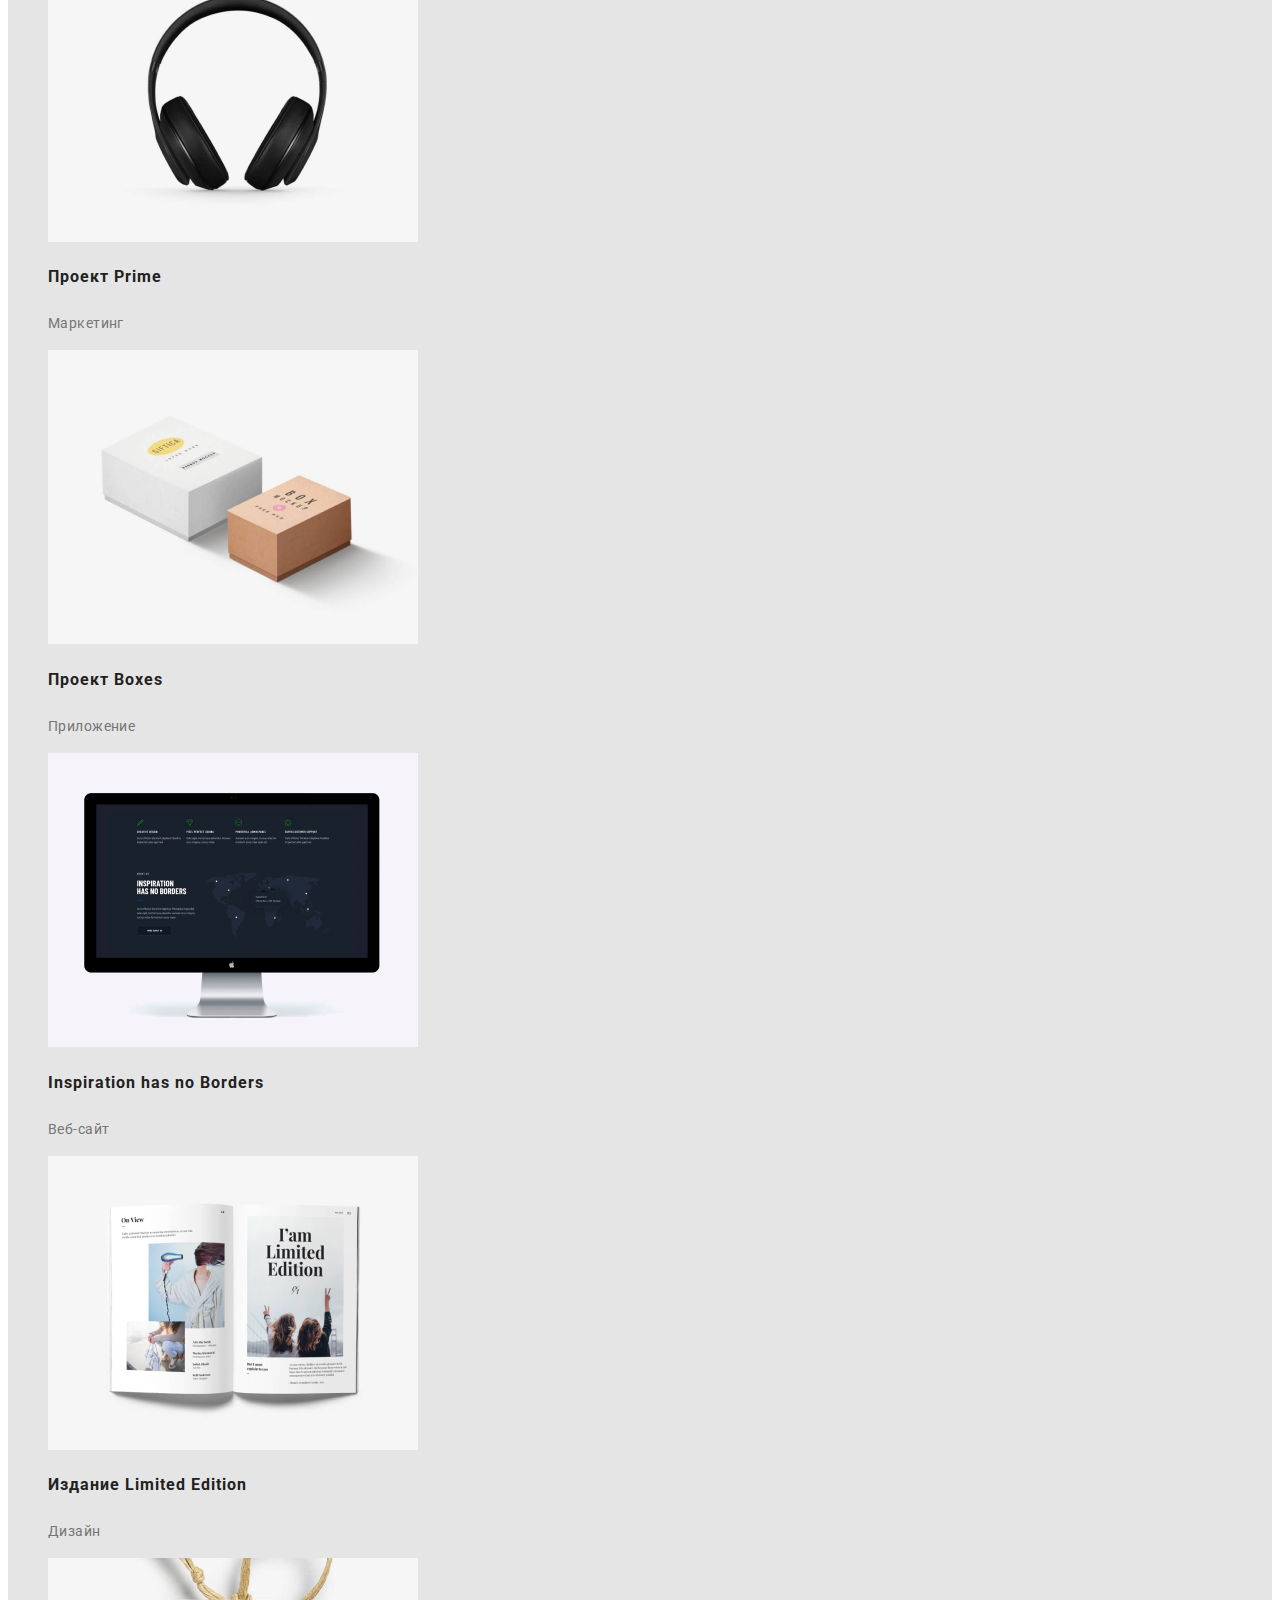
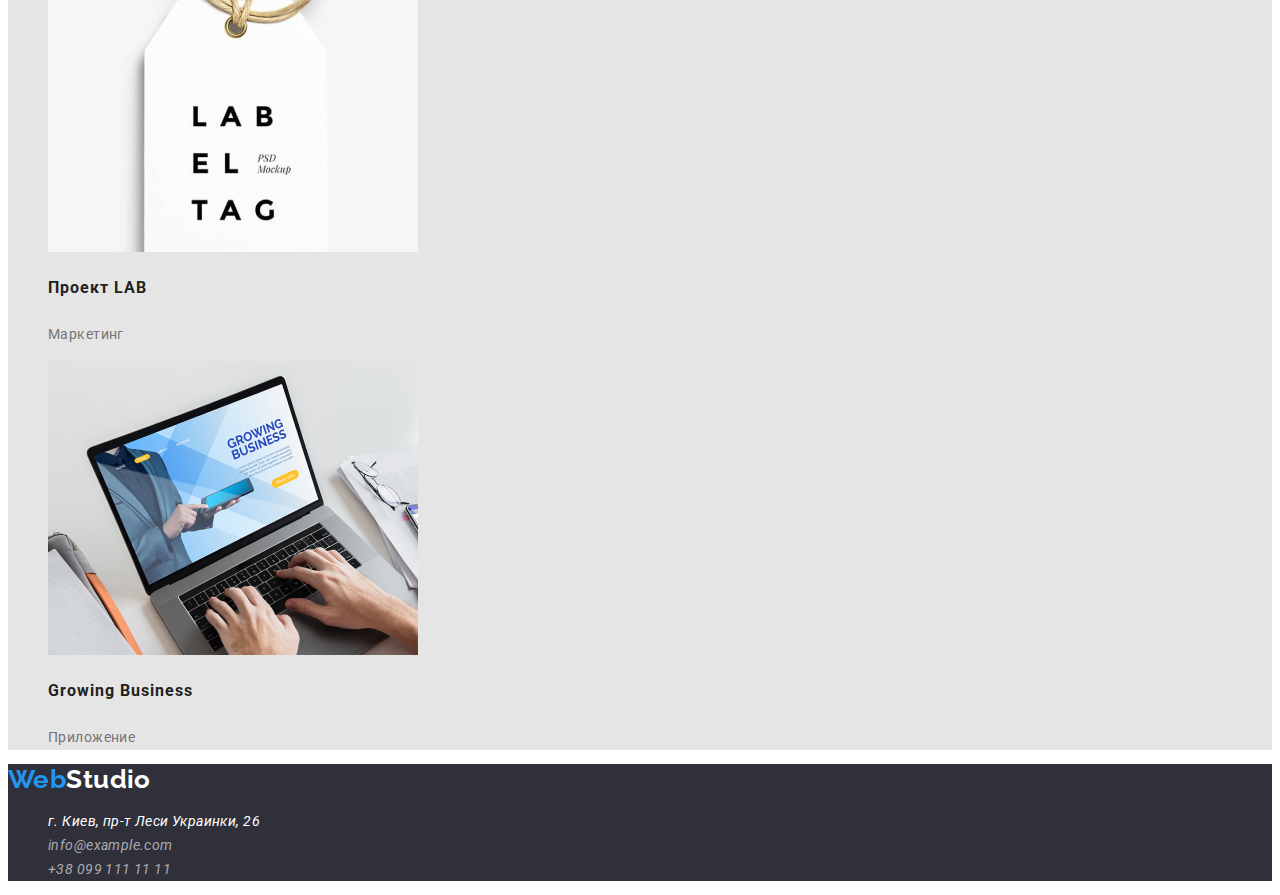
==== commit 59402dfd: "правки по ДЗ" ====
--- a/portfolio.html
+++ b/portfolio.html
@@ -36,7 +36,7 @@
       </ul>
     </header>
     <main>
-      <section>
+      <section class="">
         <h1 class="visually-hidden">Portfolio</h1>
         <ul class="filters list">
           <li><button class="filters-button" type="button">Все</button></li>
--- a/css/style.css
+++ b/css/style.css
@@ -7,17 +7,24 @@
    --primary-white-color: #FFFFFF;
    --primary-black-color: #212121;
    --accent-color: #2196F3;
-   --uppertitle-text: #757575;
-}
-
+   --upper-title-text: #757575;
 /* Bg colors */
+--primary-background-color: #E5E5E5;
+--secondary-background-color: #F5F4FA;
+}
+
+
+
+
 
 /* Other */
 
 body {
    font-family: var(--main-font), sans-serif;
    font-size: 14px;
-
+   letter-spacing: 0.03em;
+   color: var(--primary-black-color);
+   background-color: var(--primary-white-color);
 }
 /* Common styles start */
 .link {
@@ -31,8 +38,9 @@
 
 /* Logo */
 .logo {
-   color: var(--accent-color);
-   font-family: Raleway;
+   font-family: var(--secondary-font), sans-serif;
+   color: var(--accent-color);
+   font-weight: 700;
    font-size: 26px;
    line-height: 31px;
 }
@@ -47,8 +55,7 @@
 .site-nav .link {
    color: var(--primary-black-color);
    font-weight: 500;
-   font-size: 14px;
-   line-height: 16px;
+   line-height: 1.14;
    letter-spacing: 0.02em;
 }
 .site-nav .link:hover, 
@@ -64,10 +71,9 @@
    color: var(--accent-color);
 }
 .aut-nav .current {
-   color: var(--uppertitle-text);
-   font-weight: 500;
-   font-size: 14px;
-   line-height: 16px;
+   color: var(--upper-title-text);
+   font-weight: 500;
+   line-height: 1.14;
    letter-spacing: 0.02em;
    text-decoration: none;
 
@@ -89,83 +95,99 @@
 }
 
 /* Section */
+.section-team {
+   background-color: var(--secondary-background-color);
+}
+
+
+
 .section-title {
    color: var(--title-text-color);
    font-weight: 700;
+   font-size: 36px;
+   line-height: 42px;
+   text-align: center;
+}
+
+.visually-hidden {
+   position: absolute;
+   width: 1px;
+   height: 1px;
+   margin: -1px;
+   border: 0;
+   padding: 0;
+   white-space: nowrap;
+   clip-path: inset(100%);
+   clip: rect(0 0 0 0);
+   overflow: hidden;
+}
+
+
+/* Features */
+.features .title {
+   color: var(--primary-black-c);
+   text-transform: uppercase;
+   font-weight: 700;
    font-size: 14px;
    line-height: 16px;
-   letter-spacing: 0.03em;
-   text-transform: uppercase;
-}
-
-.section .title {
-   color: var(--title-text-color);
-   font-weight: 700;
-   font-size: 14px;
-   line-height: 16px;
-   letter-spacing: 0.03em;
-   text-transform: uppercase;
-}
-
-/* Features */
-.features .title {
-   color: var(--primary-black-color);
 }
 .features .text {
       font-weight: 400;
       font-size: 14px;
       line-height: 24px;
-      letter-spacing: 0.03em;
-      color: var(--uppertitle-text);
+      color: var(--upper-title-text);
 }
 
 /* Button */
 .button {
+   font-family: var(--secondary-font);
    color: var(--primary-white-color);
    background-color: var(--accent-color);
    font-style: normal;
    font-weight: 700;
-   font-size: 16px;
-   line-height: 30px;
+   line-height: 1.87;
    display: flex;
    align-items: center;
    text-align: center;
    letter-spacing: 0.06em;
 }
-.filters {
+
+.button:hover,
+.button:focus {
+   background-color: #188CE8;
+}
+/* Filters-button */
+
+.filters-button {
    font-weight: 500;
    font-size: 16px;
    line-height: 26px;
    text-align: center;
-   letter-spacing: 0.03em;
-   background-color: #F5F4FA;
-   color: var(--primary-black-color);
-   
-}
+   background-color: var(--secondary-background-color);
+   color: var(--primary-black-color);
+}
+
 .filters-button:hover,
 .filters-button:focus {
    background-color: var(--accent-color);
    color: var(--primary-white-color);
-   cursor: pointer;;
-}
-
-
-
-.button.primary {
-
-}
-
-.button.secondary {
-
-}
+   cursor: pointer;
+}
+
 
 /* User */
 
 .user-list .title {
    color: var(--primary-black-color);
+   font-weight: 500;
+   font-size: 16px;
+   line-height: 19px;
 }
 .user-list .text {
-   color: var(--uppertitle-text);
+   color: var(--upper-title-text);
+   font-weight: 400;
+   font-size: 16px;
+   line-height: 19px;
 }
 
 /* Footer */
@@ -176,58 +198,66 @@
    font-weight: 400;
    font-size: 14px;
    line-height: 24px;
-   letter-spacing: 0.03em;
 }
 .footer-address-link {
    color: var(--primary-white-color);
 }
+.footer-address-link:hover,
+.footer-address-link:focus {
+   color: var(--primary-white-color);
+}
+
+
 .aut-address {
    color: rgba(255, 255, 255, 0.6);
 }
 
+.aut-address:hover,
+.aut-address:focus {
+   background-color: #2F303A;
+}
 /* Project */
-
+.project {
+   background-color: var(--primary-background-color);
+}
 
 .project-text {
    color: var(--primary-black-color);
    font-weight: 700;
-   font-size: 18px;
-   line-height: 36px;
+   line-height: 2;
    letter-spacing: 0.06em;
 }
 .project-uppertitle {
-   color: var(--uppertitle-text);
+   color: var(--upper-title-text);
    font-weight: 400;
-   font-size: 16px;
-   line-height: 30px;
-   letter-spacing: 0.03em;
-}
-
-
-
-
-
-
-
-
-
-
-
-
-
-
-
-
-
-
-
-
-
-
-
-
-
-
-
-
-
+   line-height: 1.87;
+}
+
+
+
+
+
+
+
+
+
+
+
+
+
+
+
+
+
+
+
+
+
+
+
+
+
+
+
+
+
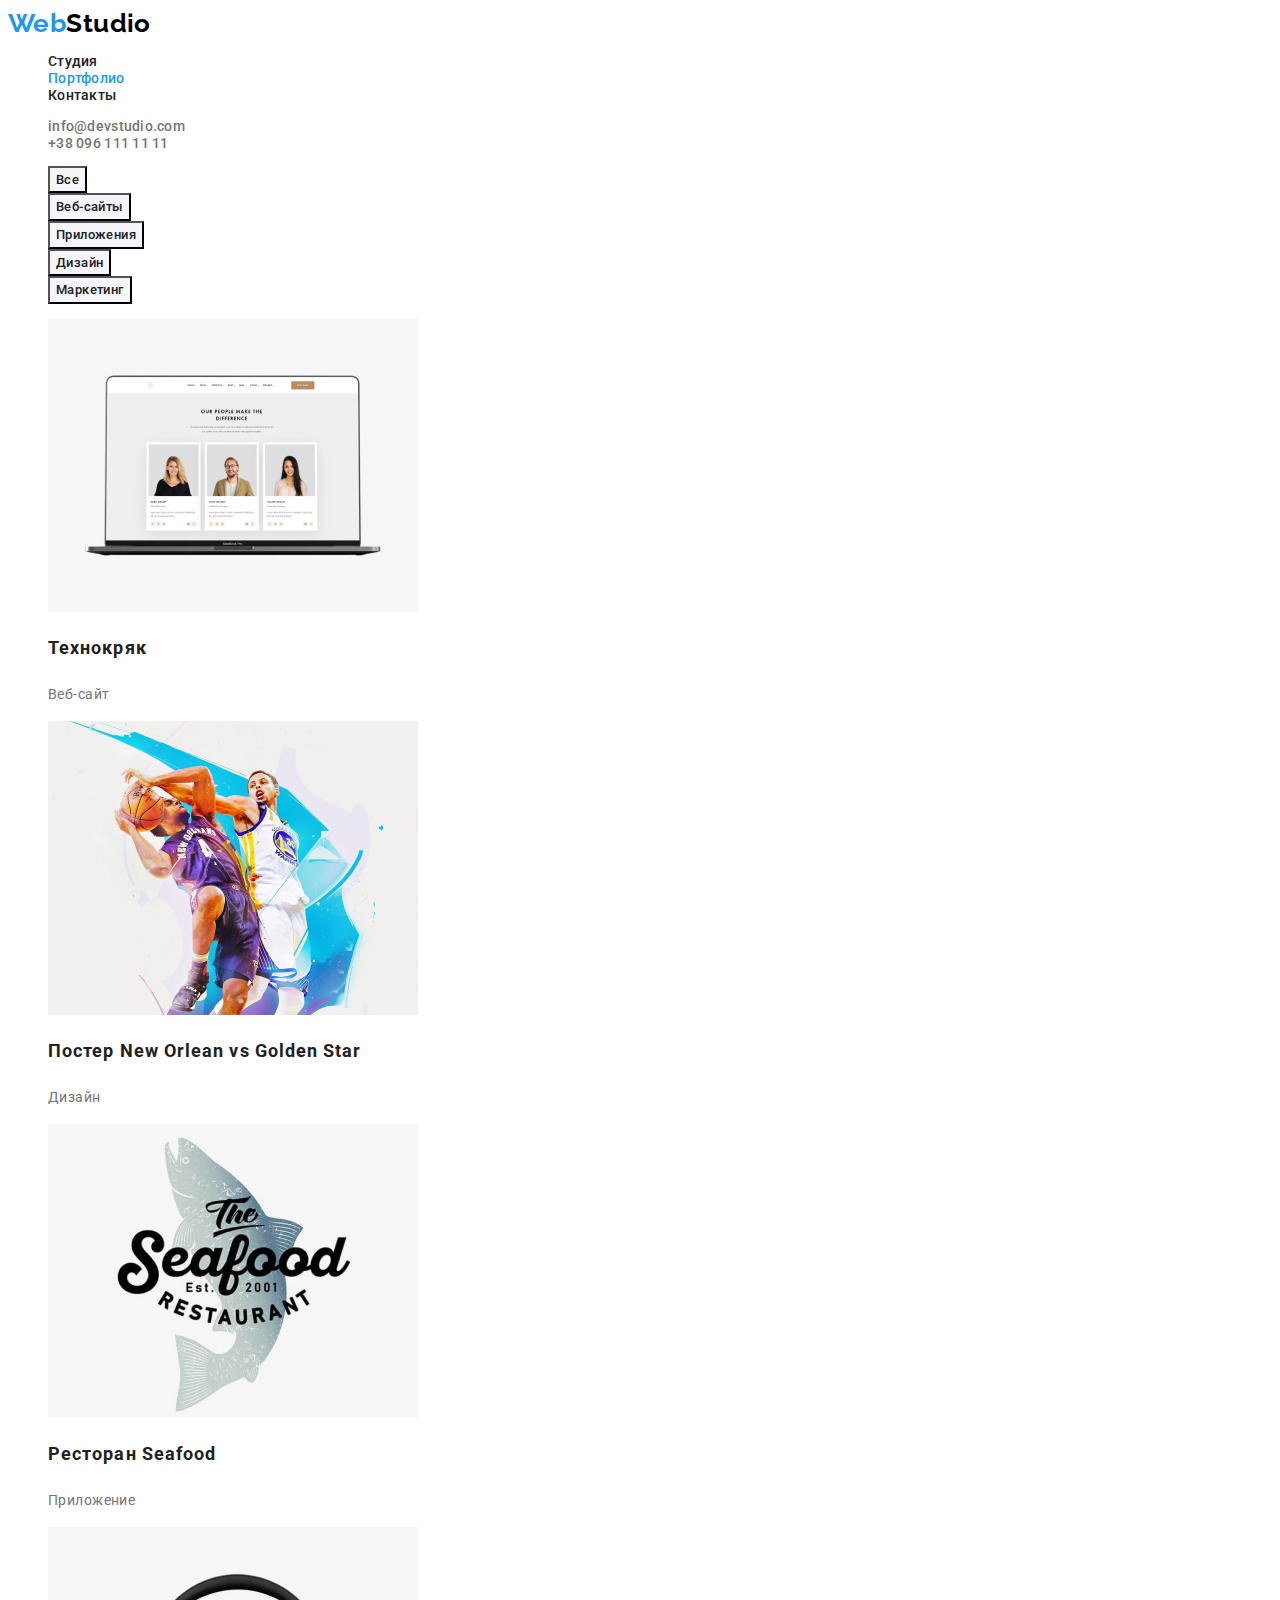
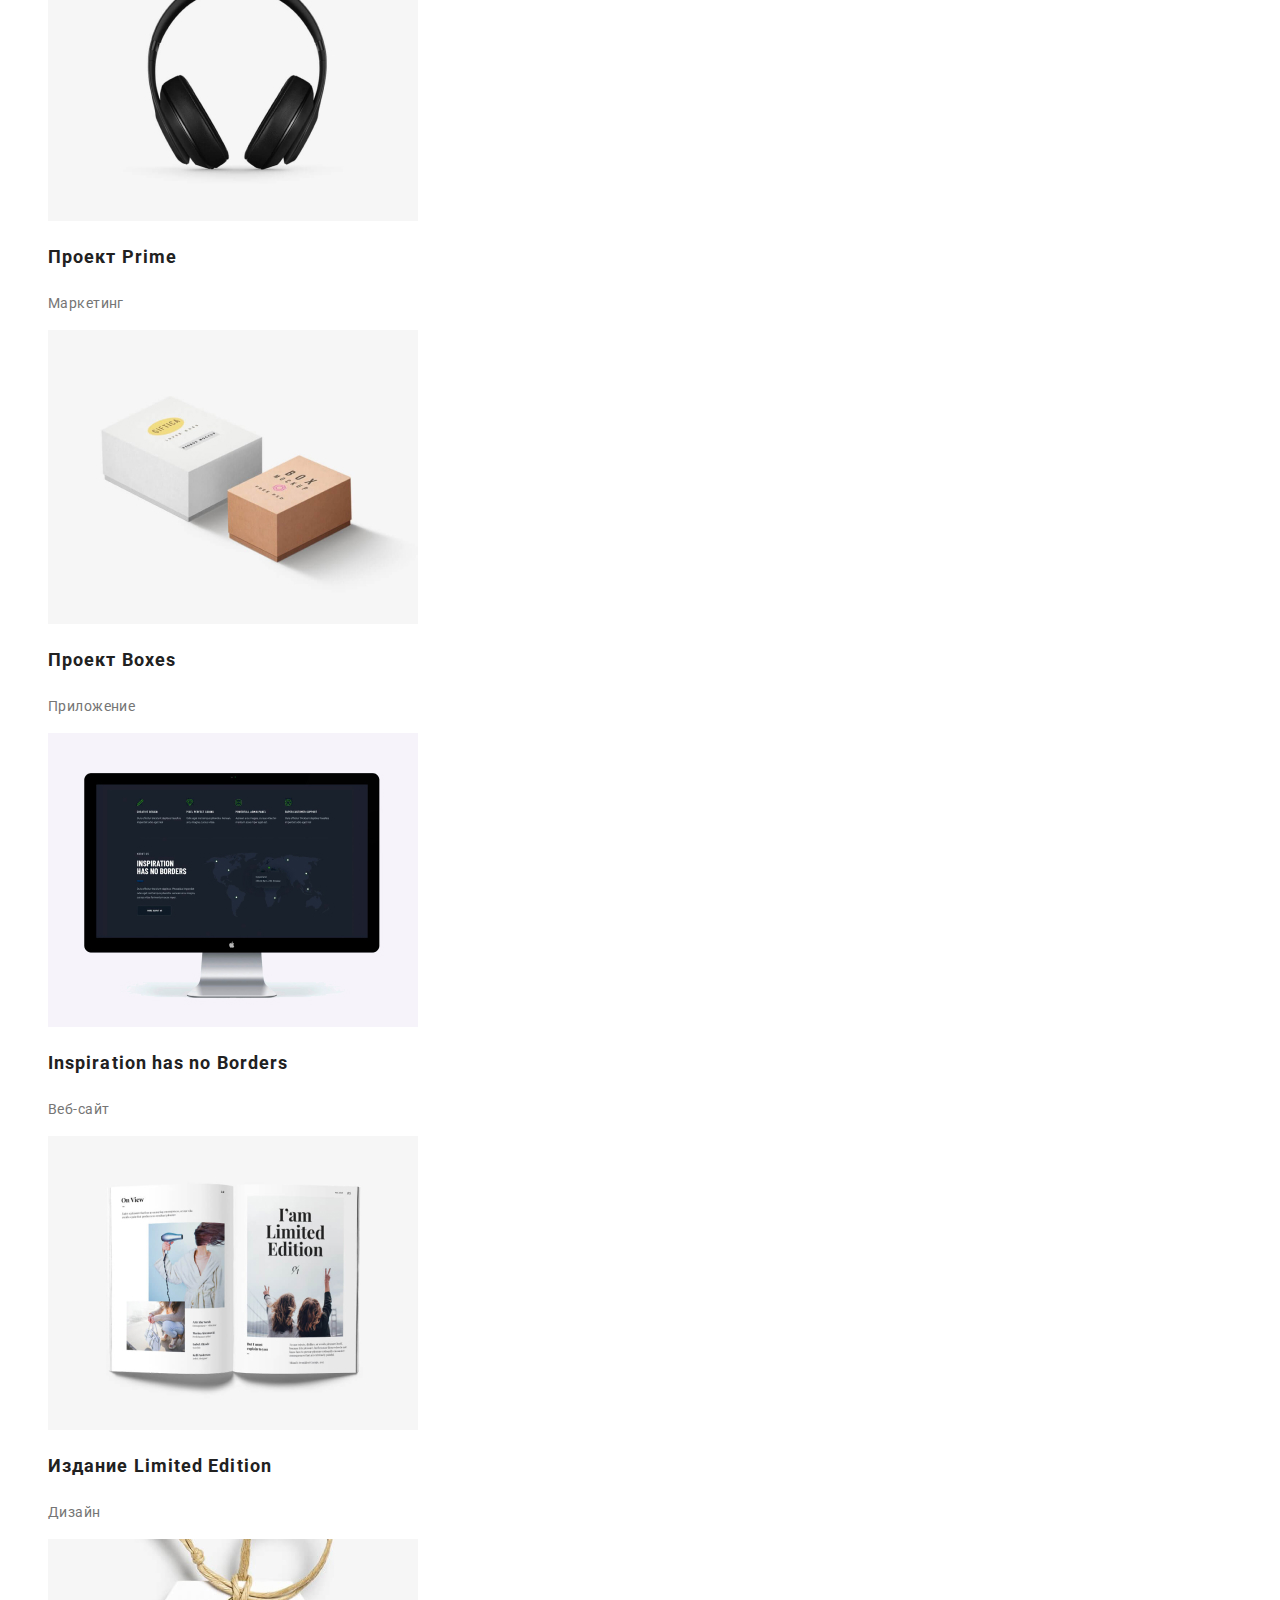
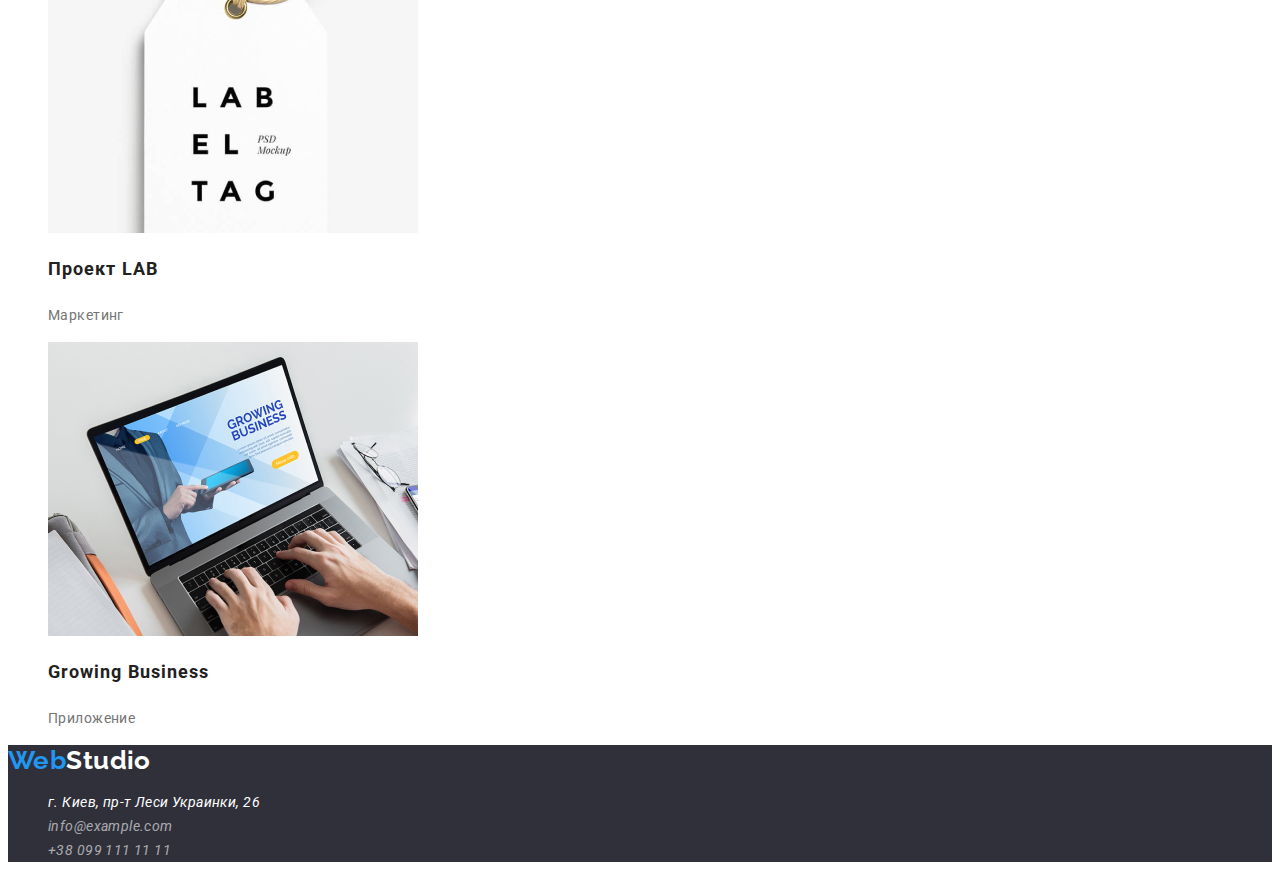
==== commit 03e6d0c8: "робота зі стилеми" ====
--- a/portfolio.html
+++ b/portfolio.html
@@ -50,63 +50,63 @@
           <li class="project-list">
             <a class="project-link link" href="">
               <img src="./images/img-1.jpg" alt="Ноутбук" width="370" />
-              <h3 class="project-text">Технокряк</h3>
+              <h2 class="project-text">Технокряк</h2>
               <p class="project-uppertitle">Веб-сайт</p>
             </a>
           </li>
           <li class="project-list">
             <a class="project-link link" href="">
               <img src="./images/img-2.jpg" alt="Баскетболисты" width="370" />
-              <h3 class="project-text">Постер <span lang="en">New Orlean vs Golden Star</span></h3>
+              <h2 class="project-text">Постер <span lang="en">New Orlean vs Golden Star</span></h2>
               <p class="project-uppertitle">Дизайн</p>
             </a>
           </li>
           <li class="project-list">
             <a class="project-link link" href="">
               <img src="./images/img-3.jpg" alt="Морская рыба" width="370" />
-              <h3 class="project-text">Ресторан <span lang="en">Seafood</span></h3>
+              <h2 class="project-text">Ресторан <span lang="en">Seafood</span></h2>
               <p class="project-uppertitle">Приложение</p>
             </a>
           </li>
           <li class="project-list">
             <a class="project-link link" href="">
               <img src="./images/img-4.jpg" alt="Наушники" width="370" />
-              <h3 class="project-text">Проект <span lang="en">Prime</span></h3>
+              <h2 class="project-text">Проект <span lang="en">Prime</span></h2>
               <p class="project-uppertitle">Маркетинг</p>
             </a>
           </li>
           <li class="project-list">
             <a class="project-link link" href="">
               <img src="./images/img-5.jpg" alt="Коробки" width="370" />
-              <h3 class="project-text">Проект <span lang="en">Boxes</span></h3>
+              <h2 class="project-text">Проект <span lang="en">Boxes</span></h2>
               <p class="project-uppertitle">Приложение</p>
             </a>
           </li>
           <li class="project-list">
             <a class="project-link link" href="">
               <img src="./images/img-6.jpg" alt="Монитор" width="370" />
-              <h3 class="project-text" lang="en">Inspiration has no Borders</h3>
+              <h2 class="project-text" lang="en">Inspiration has no Borders</h2>
               <p class="project-uppertitle">Веб-сайт</p>
             </a>
           </li>
           <li class="project-list">
             <a class="project-link link" href="">
               <img src="./images/img-7.jpg" alt="Книга" width="370" />
-              <h3 class="project-text">Издание <span lang="en">Limited Edition</span></h3>
+              <h2 class="project-text">Издание <span lang="en">Limited Edition</span></h2>
               <p class="project-uppertitle">Дизайн</p>
             </a>
           </li>
           <li class="project-list">
             <a class="project-link link" href="">
               <img src="./images/img-8.jpg" alt="Бирка" width="370" />
-              <h3 class="project-text">Проект <span lang="en">LAB</span></h3>
+              <h2 class="project-text">Проект <span lang="en">LAB</span></h2>
               <p class="project-uppertitle">Маркетинг</p>
             </a>
           </li>
           <li class="project-list">
             <a class="project-link link" href="">
               <img src="./images/img-9.jpg" alt="Ноутбук" width="370" />
-              <h3 class="project-text" lang="en">Growing Business</h3>
+              <h2 class="project-text" lang="en">Growing Business</h2>
               <p class="project-uppertitle">Приложение</p>
             </a>
           </li>
--- a/css/style.css
+++ b/css/style.css
@@ -18,6 +18,20 @@
 
 
 /* Other */
+
+
+
+html {
+   box-sizing: border-box;
+}
+
+*,
+*::before,
+*::after {
+   box-sizing: border-box;
+}
+
+
 
 body {
    font-family: var(--main-font), sans-serif;
@@ -140,7 +154,7 @@
 
 /* Button */
 .button {
-   font-family: var(--secondary-font);
+   font-family: var(--main-font);
    color: var(--primary-white-color);
    background-color: var(--accent-color);
    font-style: normal;
@@ -159,19 +173,20 @@
 /* Filters-button */
 
 .filters-button {
-   font-weight: 500;
-   font-size: 16px;
-   line-height: 26px;
-   text-align: center;
+   font-family: var(--main-font);
+   font-weight: 500;
+   line-height: 1.62;
+   text-align: center;
+   letter-spacing: 0.03em;
    background-color: var(--secondary-background-color);
    color: var(--primary-black-color);
+   cursor: pointer;
 }
 
 .filters-button:hover,
 .filters-button:focus {
    background-color: var(--accent-color);
    color: var(--primary-white-color);
-   cursor: pointer;
 }
 
 
@@ -204,7 +219,7 @@
 }
 .footer-address-link:hover,
 .footer-address-link:focus {
-   color: var(--primary-white-color);
+   color: var(--accent-color);
 }
 
 
@@ -214,17 +229,18 @@
 
 .aut-address:hover,
 .aut-address:focus {
-   background-color: #2F303A;
+   color: var(--accent-color);
 }
 /* Project */
 .project {
-   background-color: var(--primary-background-color);
+
 }
 
 .project-text {
    color: var(--primary-black-color);
    font-weight: 700;
-   line-height: 2;
+   font-size: 18px;
+   line-height: 36px;
    letter-spacing: 0.06em;
 }
 .project-uppertitle {
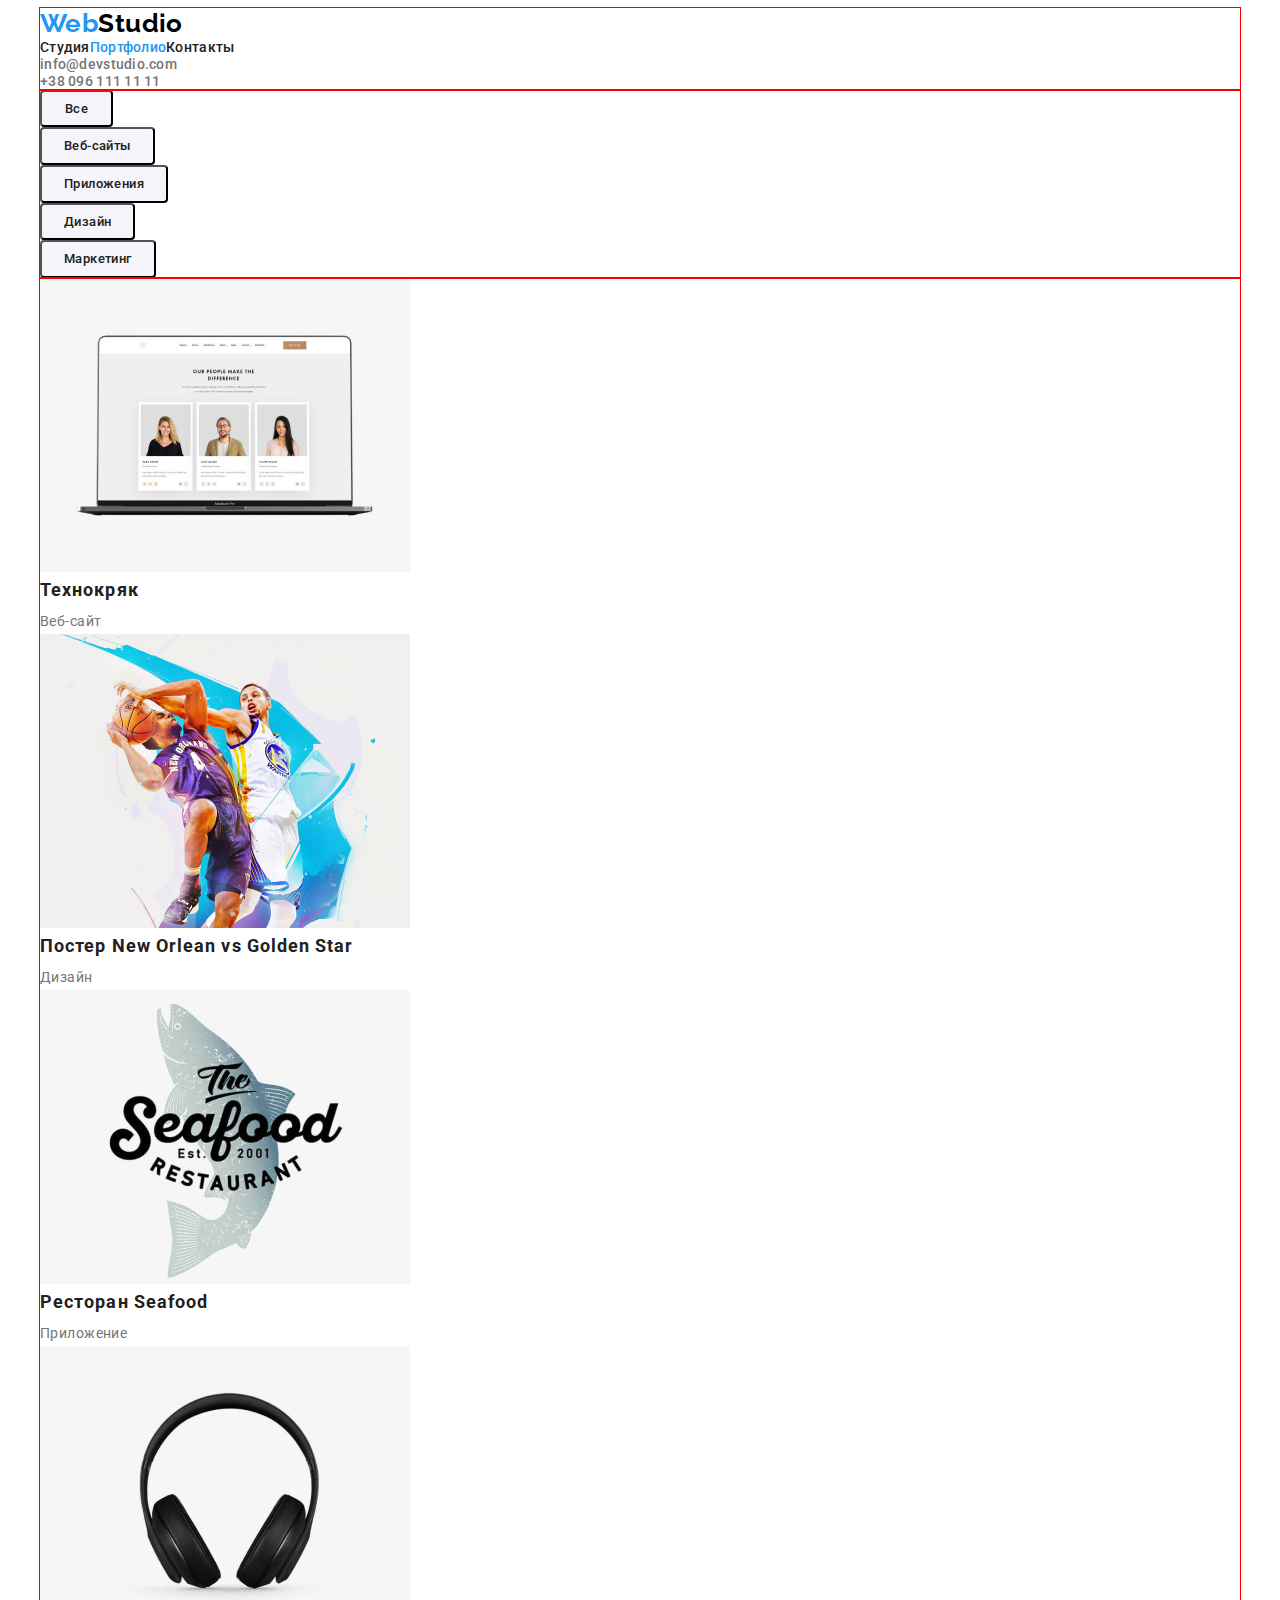
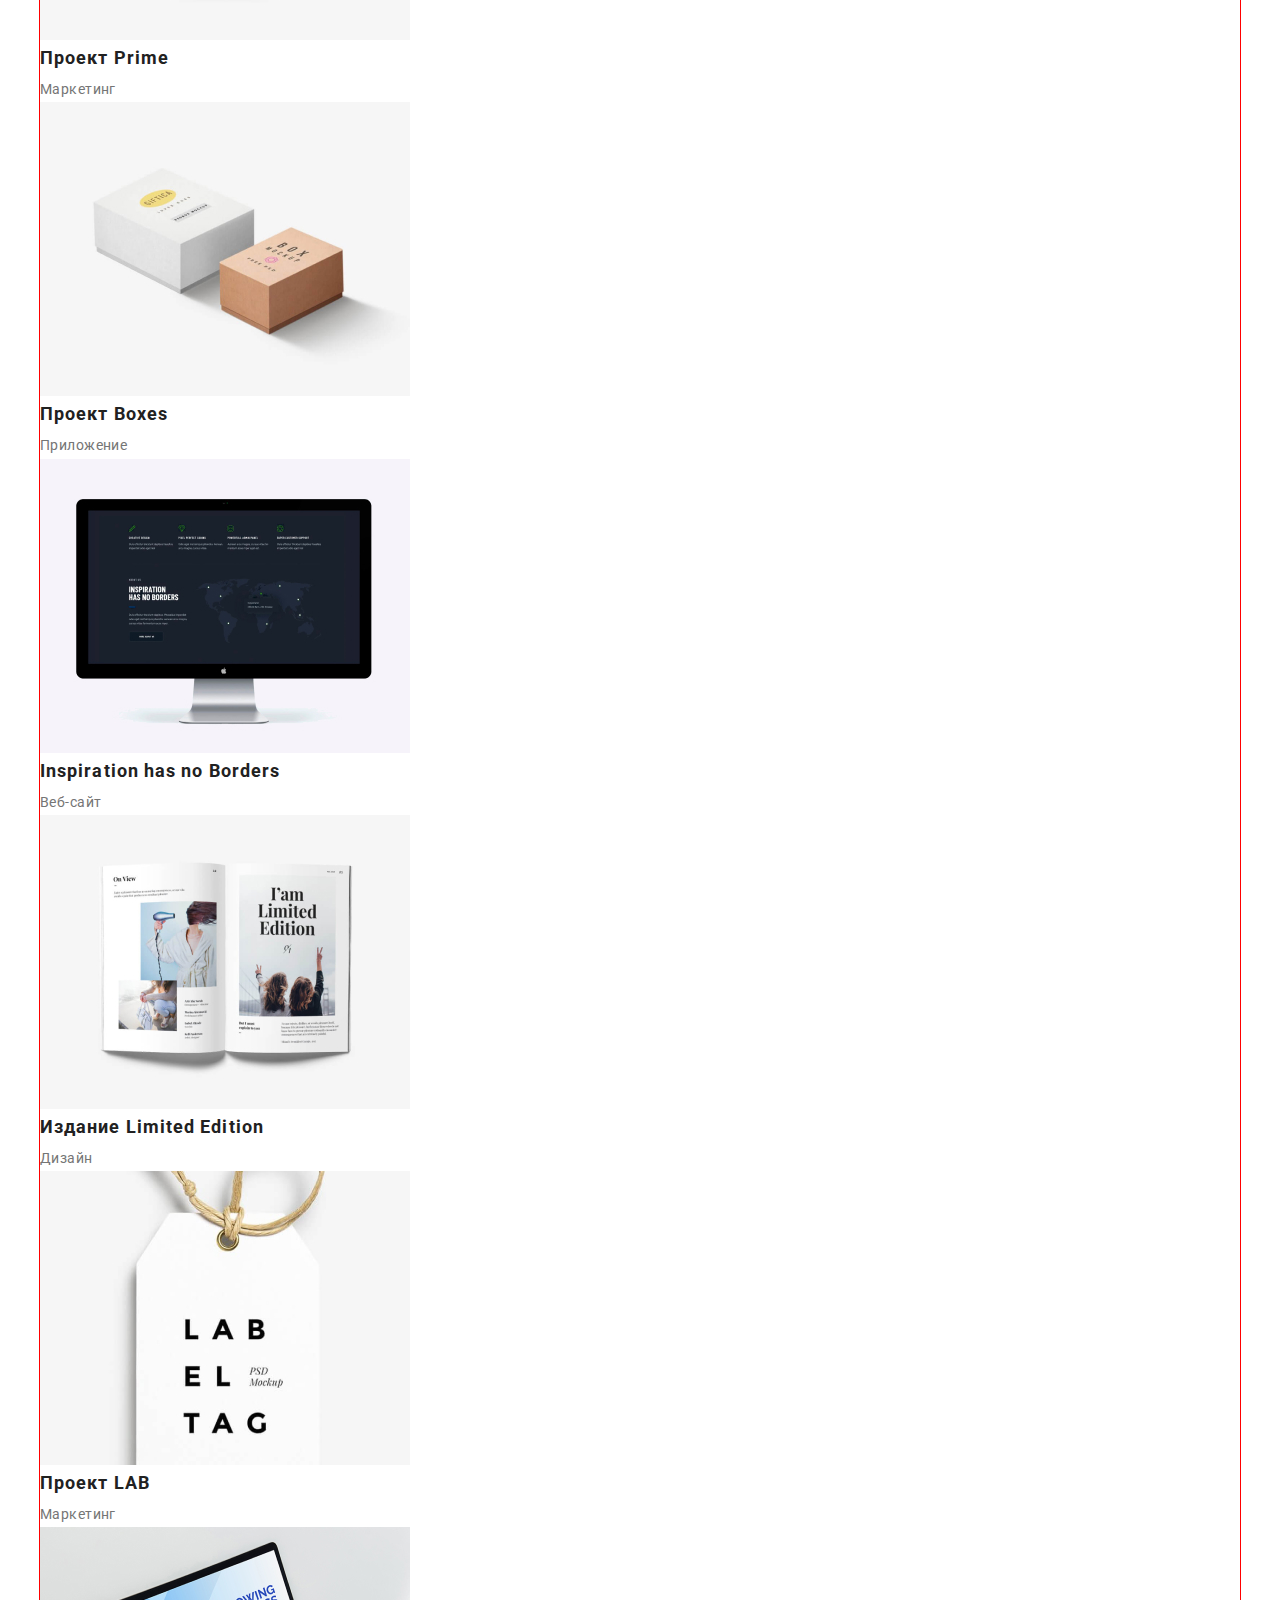
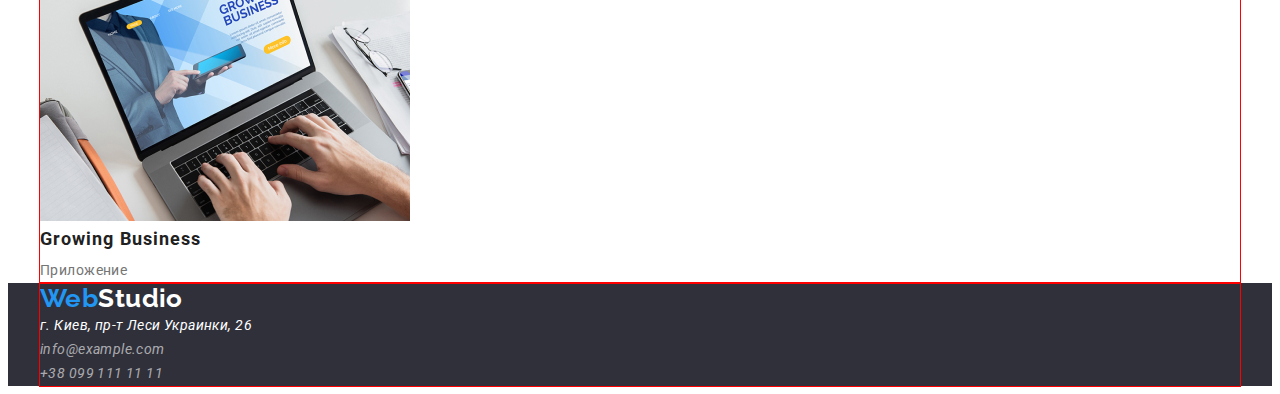
==== commit 3e755b51: "робота з css" ====
--- a/portfolio.html
+++ b/portfolio.html
@@ -20,119 +20,130 @@
   <body>
     <!--Header-->
     <header class="header">
-      <nav>
-        <a class="logo link" lang="en" href="index.html"
-          >Web<span class="logo-studio-light">Studio</span></a
-        >
-        <ul class="site-nav list">
-          <li><a class="link" href="./index.html">Студия</a></li>
-          <li><a class="current link" href="./portfolio.html">Портфолио</a></li>
-          <li><a class="link" href="">Контакты</a></li>
+      <div class="container">
+        <nav>
+          <a class="logo link" lang="en" href="index.html"
+            >Web<span class="logo-studio-light">Studio</span></a
+          >
+          <ul class="site-nav list">
+            <li><a class="link" href="./index.html">Студия</a></li>
+            <li><a class="current link" href="./portfolio.html">Портфолио</a></li>
+            <li><a class="link" href="">Контакты</a></li>
+          </ul>
+        </nav>
+        <ul class="aut-nav list">
+          <li><a class="link current" href="mailto:info@devstudio.com">info@devstudio.com</a></li>
+          <li><a class="link current" href="tel:+380961111111">+38 096 111 11 11</a></li>
         </ul>
-      </nav>
-      <ul class="aut-nav list">
-        <li><a class="link current" href="mailto:info@devstudio.com">info@devstudio.com</a></li>
-        <li><a class="link current" href="tel:+380961111111">+38 096 111 11 11</a></li>
-      </ul>
+      </div>
     </header>
     <main>
       <section class="">
-        <h1 class="visually-hidden">Portfolio</h1>
-        <ul class="filters list">
-          <li><button class="filters-button" type="button">Все</button></li>
-          <li><button class="filters-button" type="button">Веб-сайты</button></li>
-          <li><button class="filters-button" type="button">Приложения</button></li>
-          <li><button class="filters-button" type="button">Дизайн</button></li>
-          <li><button class="filters-button" type="button">Маркетинг</button></li>
-        </ul>
+        <div class="container">
+          <h1 class="visually-hidden">Portfolio</h1>
+
+          <ul class="list">
+            <li><button class="filters-button" type="button">Все</button></li>
+            <li><button class="filters-button" type="button">Веб-сайты</button></li>
+            <li><button class="filters-button" type="button">Приложения</button></li>
+            <li><button class="filters-button" type="button">Дизайн</button></li>
+            <li><button class="filters-button" type="button">Маркетинг</button></li>
+          </ul>
+        </div>
         <!--Project-->
-        <ul class="project list">
-          <li class="project-list">
-            <a class="project-link link" href="">
-              <img src="./images/img-1.jpg" alt="Ноутбук" width="370" />
-              <h2 class="project-text">Технокряк</h2>
-              <p class="project-uppertitle">Веб-сайт</p>
-            </a>
-          </li>
-          <li class="project-list">
-            <a class="project-link link" href="">
-              <img src="./images/img-2.jpg" alt="Баскетболисты" width="370" />
-              <h2 class="project-text">Постер <span lang="en">New Orlean vs Golden Star</span></h2>
-              <p class="project-uppertitle">Дизайн</p>
-            </a>
-          </li>
-          <li class="project-list">
-            <a class="project-link link" href="">
-              <img src="./images/img-3.jpg" alt="Морская рыба" width="370" />
-              <h2 class="project-text">Ресторан <span lang="en">Seafood</span></h2>
-              <p class="project-uppertitle">Приложение</p>
-            </a>
-          </li>
-          <li class="project-list">
-            <a class="project-link link" href="">
-              <img src="./images/img-4.jpg" alt="Наушники" width="370" />
-              <h2 class="project-text">Проект <span lang="en">Prime</span></h2>
-              <p class="project-uppertitle">Маркетинг</p>
-            </a>
-          </li>
-          <li class="project-list">
-            <a class="project-link link" href="">
-              <img src="./images/img-5.jpg" alt="Коробки" width="370" />
-              <h2 class="project-text">Проект <span lang="en">Boxes</span></h2>
-              <p class="project-uppertitle">Приложение</p>
-            </a>
-          </li>
-          <li class="project-list">
-            <a class="project-link link" href="">
-              <img src="./images/img-6.jpg" alt="Монитор" width="370" />
-              <h2 class="project-text" lang="en">Inspiration has no Borders</h2>
-              <p class="project-uppertitle">Веб-сайт</p>
-            </a>
-          </li>
-          <li class="project-list">
-            <a class="project-link link" href="">
-              <img src="./images/img-7.jpg" alt="Книга" width="370" />
-              <h2 class="project-text">Издание <span lang="en">Limited Edition</span></h2>
-              <p class="project-uppertitle">Дизайн</p>
-            </a>
-          </li>
-          <li class="project-list">
-            <a class="project-link link" href="">
-              <img src="./images/img-8.jpg" alt="Бирка" width="370" />
-              <h2 class="project-text">Проект <span lang="en">LAB</span></h2>
-              <p class="project-uppertitle">Маркетинг</p>
-            </a>
-          </li>
-          <li class="project-list">
-            <a class="project-link link" href="">
-              <img src="./images/img-9.jpg" alt="Ноутбук" width="370" />
-              <h2 class="project-text" lang="en">Growing Business</h2>
-              <p class="project-uppertitle">Приложение</p>
-            </a>
-          </li>
-        </ul>
+        <div class="container">
+          <ul class="project list">
+            <li class="project-list">
+              <a class="project-link link" href="">
+                <img src="./images/img-1.jpg" alt="Ноутбук" width="370" />
+                <h2 class="project-text">Технокряк</h2>
+                <p class="project-uppertitle">Веб-сайт</p>
+              </a>
+            </li>
+            <li class="project-list">
+              <a class="project-link link" href="">
+                <img src="./images/img-2.jpg" alt="Баскетболисты" width="370" />
+                <h2 class="project-text">
+                  Постер <span lang="en">New Orlean vs Golden Star</span>
+                </h2>
+                <p class="project-uppertitle">Дизайн</p>
+              </a>
+            </li>
+            <li class="project-list">
+              <a class="project-link link" href="">
+                <img src="./images/img-3.jpg" alt="Морская рыба" width="370" />
+                <h2 class="project-text">Ресторан <span lang="en">Seafood</span></h2>
+                <p class="project-uppertitle">Приложение</p>
+              </a>
+            </li>
+            <li class="project-list">
+              <a class="project-link link" href="">
+                <img src="./images/img-4.jpg" alt="Наушники" width="370" />
+                <h2 class="project-text">Проект <span lang="en">Prime</span></h2>
+                <p class="project-uppertitle">Маркетинг</p>
+              </a>
+            </li>
+            <li class="project-list">
+              <a class="project-link link" href="">
+                <img src="./images/img-5.jpg" alt="Коробки" width="370" />
+                <h2 class="project-text">Проект <span lang="en">Boxes</span></h2>
+                <p class="project-uppertitle">Приложение</p>
+              </a>
+            </li>
+            <li class="project-list">
+              <a class="project-link link" href="">
+                <img src="./images/img-6.jpg" alt="Монитор" width="370" />
+                <h2 class="project-text" lang="en">Inspiration has no Borders</h2>
+                <p class="project-uppertitle">Веб-сайт</p>
+              </a>
+            </li>
+            <li class="project-list">
+              <a class="project-link link" href="">
+                <img src="./images/img-7.jpg" alt="Книга" width="370" />
+                <h2 class="project-text">Издание <span lang="en">Limited Edition</span></h2>
+                <p class="project-uppertitle">Дизайн</p>
+              </a>
+            </li>
+            <li class="project-list">
+              <a class="project-link link" href="">
+                <img src="./images/img-8.jpg" alt="Бирка" width="370" />
+                <h2 class="project-text">Проект <span lang="en">LAB</span></h2>
+                <p class="project-uppertitle">Маркетинг</p>
+              </a>
+            </li>
+            <li class="project-list">
+              <a class="project-link link" href="">
+                <img src="./images/img-9.jpg" alt="Ноутбук" width="370" />
+                <h2 class="project-text" lang="en">Growing Business</h2>
+                <p class="project-uppertitle">Приложение</p>
+              </a>
+            </li>
+          </ul>
+        </div>
       </section>
     </main>
     <!--Footer-->
     <footer class="footer">
-      <a class="logo link" lang="en" href="index.html"
-        >Web<span class="logo-studio-dark">Studio</span></a
-      >
-      <address class="footer-address">
-        <ul class="list">
-          <li class="">
-            <a
-              class="footer-address-link link"
-              href="https://goo.gl/maps/THVWduqA6z6FaJsg8"
-              target="_blank"
-              rel="noopener"
-              >г. Киев, пр-т Леси Украинки, 26</a
-            >
-          </li>
-          <li><a class="aut-address link" href="mailto:info@example.com">info@example.com</a></li>
-          <li><a class="aut-address link" href="tel:+380991111111">+38 099 111 11 11</a></li>
-        </ul>
-      </address>
+      <div class="container">
+        <a class="logo link" lang="en" href="index.html"
+          >Web<span class="logo-studio-dark">Studio</span></a
+        >
+        <address class="footer-address">
+          <ul class="list">
+            <li class="">
+              <a
+                class="footer-address-link link"
+                href="https://goo.gl/maps/THVWduqA6z6FaJsg8"
+                target="_blank"
+                rel="noopener"
+                >г. Киев, пр-т Леси Украинки, 26</a
+              >
+            </li>
+            <li><a class="aut-address link" href="mailto:info@example.com">info@example.com</a></li>
+            <li><a class="aut-address link" href="tel:+380991111111">+38 099 111 11 11</a></li>
+          </ul>
+        </address>
+      </div>
     </footer>
   </body>
 </html>
--- a/css/style.css
+++ b/css/style.css
@@ -8,13 +8,10 @@
    --primary-black-color: #212121;
    --accent-color: #2196F3;
    --upper-title-text: #757575;
-/* Bg colors */
---primary-background-color: #E5E5E5;
---secondary-background-color: #F5F4FA;
-}
-
-
-
+   /* Bg colors */
+   --primary-background-color: #E5E5E5;
+   --secondary-background-color: #F5F4FA;
+}
 
 
 /* Other */
@@ -40,23 +37,78 @@
    color: var(--primary-black-color);
    background-color: var(--primary-white-color);
 }
+
+/* reset */
+h1,
+h2,
+h3,
+h4,
+p {
+   margin: 0;
+}
+
+img {
+   display: block;
+   max-width: 100%;
+   height: auto;
+}
+
+
+
+
+
+
 /* Common styles start */
+
+.container {
+   width: 1200px;
+   margin-left: auto;
+   margin-right: auto;
+   outline: 1px solid red;
+}
+
+
+
+
 .link {
    text-decoration: none;
 }
 .list {
    list-style: none;
+   padding: 0;
+   margin: 0;
 }
 
 /* Common styles start */
+
+
+
+/* Header */
+.header-conteiner {
+      display: flex;
+      align-items: center;
+}
+
+.header-list-item:not(:last-child) {
+   margin-right: 40px;
+}
+
+.site-nav-item {
+   display: flex;
+   padding-top: 52px;
+   padding-bottom: 52px;
+   
+}
 
 /* Logo */
 .logo {
+   margin-bottom: 25px;
    font-family: var(--secondary-font), sans-serif;
    color: var(--accent-color);
    font-weight: 700;
    font-size: 26px;
-   line-height: 31px;
+   line-height: 1.19;
+
 }
 .logo-studio-light {
    color: #000000;
@@ -66,6 +118,23 @@
 }
 
 /* Site nav */
+.header-nav {
+   display: block; 
+}
+
+.site-nav {
+   display: flex;
+}
+.site-nav .item {
+   margin-right: 50px;
+   outline: 1px solid red;
+}
+.site-nav .item:last-child {
+   margin-right: 0px;
+}
+
+
+
 .site-nav .link {
    color: var(--primary-black-color);
    font-weight: 500;
@@ -90,23 +159,30 @@
    line-height: 1.14;
    letter-spacing: 0.02em;
    text-decoration: none;
-
-}
+}
+.container-aut {
+   display: inline-block;
+
+}
+
 /* Hero */
 .hero {
    background-color: #2F303A;
-}
+   text-align: center;
+}
+
 .hero-title {
-   
+   margin-bottom: 30px;
+   margin-top: 0px;
+
    color: var(--primary-white-color);
    font-weight: 900;
    font-size: 44px;
-   line-height: 60px;
-   text-align: center;
+   line-height: 1.36;
    letter-spacing: 0.06em;
    text-transform: uppercase;
-
-}
+}
+
 
 /* Section */
 .section-team {
@@ -116,10 +192,12 @@
 
 
 .section-title {
+   margin-top: 0px;
+   margin-bottom: 50px;
    color: var(--title-text-color);
    font-weight: 700;
    font-size: 36px;
-   line-height: 42px;
+   line-height: 1.16;
    text-align: center;
 }
 
@@ -138,30 +216,42 @@
 
 
 /* Features */
+.title {
+   margin-bottom: 15px;
+   margin-top: 0;
+}
 .features .title {
+   margin-bottom: 15px;
    color: var(--primary-black-c);
    text-transform: uppercase;
    font-weight: 700;
    font-size: 14px;
-   line-height: 16px;
-}
+   line-height: 1.14;
+}
+
 .features .text {
       font-weight: 400;
       font-size: 14px;
-      line-height: 24px;
+      line-height: 1.71;
       color: var(--upper-title-text);
 }
 
 /* Button */
 .button {
+   display: inline-block;
+   border-radius: 4px;
+   padding: 10px 32px;
+   min-width: 200px;
+   
+
    font-family: var(--main-font);
    color: var(--primary-white-color);
    background-color: var(--accent-color);
+
    font-style: normal;
    font-weight: 700;
    line-height: 1.87;
-   display: flex;
-   align-items: center;
+   text-decoration: none;
    text-align: center;
    letter-spacing: 0.06em;
 }
@@ -170,14 +260,23 @@
 .button:focus {
    background-color: #188CE8;
 }
-/* Filters-button */
+/* Filters */
+.filters {
+
+}
 
 .filters-button {
+   display: inline-block;
+   border-radius: 4px;
+   padding: 6px 22px;
+   min-width: 73px;
+
    font-family: var(--main-font);
    font-weight: 500;
    line-height: 1.62;
    text-align: center;
    letter-spacing: 0.03em;
+
    background-color: var(--secondary-background-color);
    color: var(--primary-black-color);
    cursor: pointer;
@@ -193,16 +292,17 @@
 /* User */
 
 .user-list .title {
+   margin-bottom: 10px;
    color: var(--primary-black-color);
    font-weight: 500;
    font-size: 16px;
-   line-height: 19px;
+   line-height: 1.18;
 }
 .user-list .text {
    color: var(--upper-title-text);
    font-weight: 400;
    font-size: 16px;
-   line-height: 19px;
+   line-height: 1.18;
 }
 
 /* Footer */
@@ -212,7 +312,7 @@
 .footer-address {
    font-weight: 400;
    font-size: 14px;
-   line-height: 24px;
+   line-height: 1.71;
 }
 .footer-address-link {
    color: var(--primary-white-color);
@@ -240,7 +340,7 @@
    color: var(--primary-black-color);
    font-weight: 700;
    font-size: 18px;
-   line-height: 36px;
+   line-height: 2;
    letter-spacing: 0.06em;
 }
 .project-uppertitle {
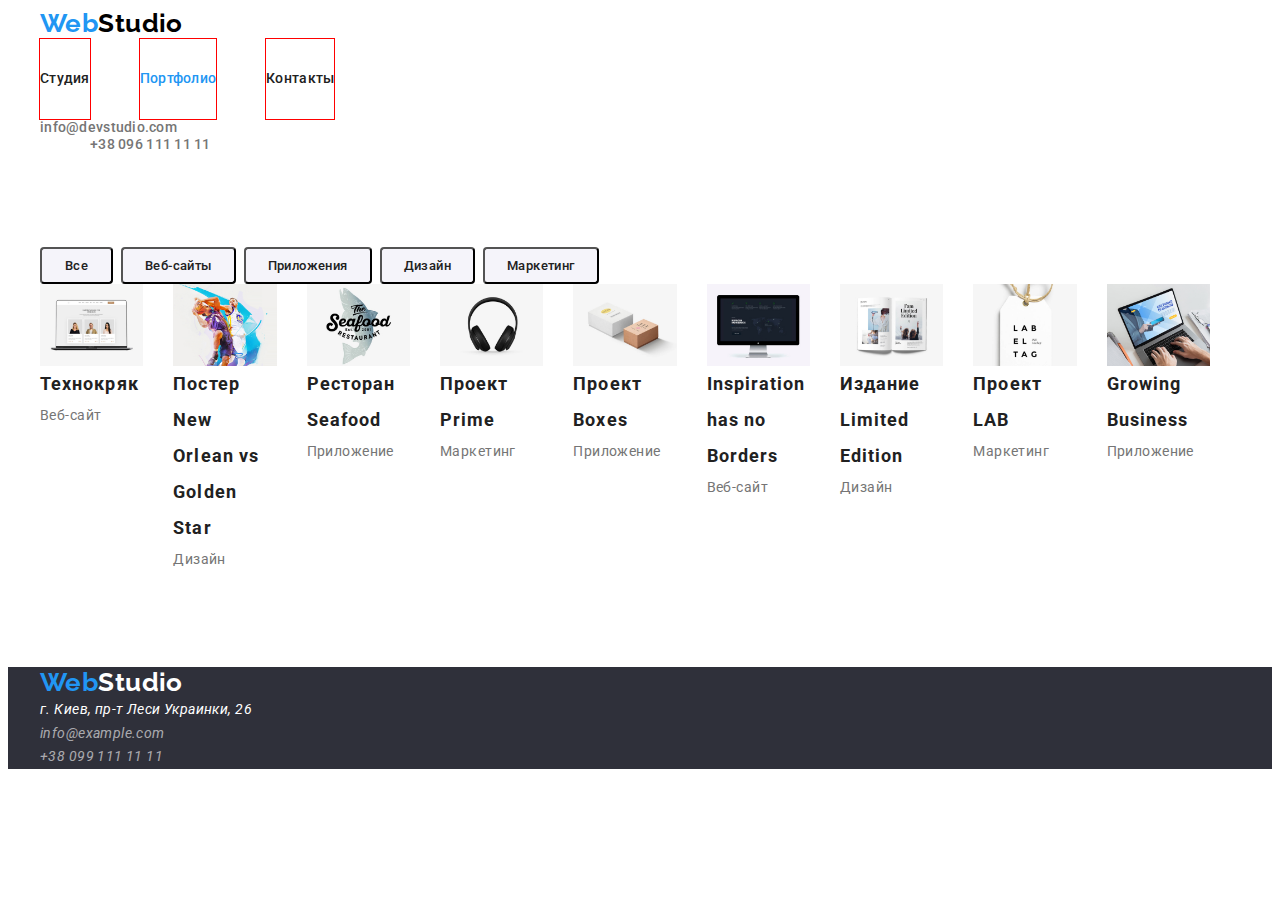
==== commit 0a9c79ad: "робота з css" ====
--- a/portfolio.html
+++ b/portfolio.html
@@ -26,28 +26,33 @@
             >Web<span class="logo-studio-light">Studio</span></a
           >
           <ul class="site-nav list">
-            <li><a class="link" href="./index.html">Студия</a></li>
-            <li><a class="current link" href="./portfolio.html">Портфолио</a></li>
-            <li><a class="link" href="">Контакты</a></li>
+            <li class="item"><a class="site-nav-item link" href="./index.html">Студия</a></li>
+            <li class="item">
+              <a class="site-nav-item current link" href="./portfolio.html">Портфолио</a>
+            </li>
+            <li class="item"><a class="site-nav-item link" href="">Контакты</a></li>
           </ul>
         </nav>
         <ul class="aut-nav list">
-          <li><a class="link current" href="mailto:info@devstudio.com">info@devstudio.com</a></li>
-          <li><a class="link current" href="tel:+380961111111">+38 096 111 11 11</a></li>
+          <li class="item">
+            <a class="link current" href="mailto:info@devstudio.com">info@devstudio.com</a>
+          </li>
+          <li class="item">
+            <a class="link current" href="tel:+380961111111">+38 096 111 11 11</a>
+          </li>
         </ul>
       </div>
     </header>
     <main>
-      <section class="">
+      <section class="portfolio">
         <div class="container">
           <h1 class="visually-hidden">Portfolio</h1>
-
-          <ul class="list">
-            <li><button class="filters-button" type="button">Все</button></li>
-            <li><button class="filters-button" type="button">Веб-сайты</button></li>
-            <li><button class="filters-button" type="button">Приложения</button></li>
-            <li><button class="filters-button" type="button">Дизайн</button></li>
-            <li><button class="filters-button" type="button">Маркетинг</button></li>
+          <ul class="filters-list list">
+            <li class="item"><button class="filters-button" type="button">Все</button></li>
+            <li class="item"><button class="filters-button" type="button">Веб-сайты</button></li>
+            <li class="item"><button class="filters-button" type="button">Приложения</button></li>
+            <li class="item"><button class="filters-button" type="button">Дизайн</button></li>
+            <li class="item"><button class="filters-button" type="button">Маркетинг</button></li>
           </ul>
         </div>
         <!--Project-->
--- a/css/style.css
+++ b/css/style.css
@@ -18,15 +18,15 @@
 
 
 
-html {
+/* html {
    box-sizing: border-box;
-}
-
-*,
+} */
+
+/* *,
 *::before,
 *::after {
    box-sizing: border-box;
-}
+} */
 
 
 
@@ -44,7 +44,8 @@
 h3,
 h4,
 p {
-   margin: 0;
+   margin-top: 0;
+   margin-bottom: 0;
 }
 
 img {
@@ -53,26 +54,20 @@
    height: auto;
 }
 
-
-
-
-
-
 /* Common styles start */
 
 .container {
    width: 1200px;
    margin-left: auto;
    margin-right: auto;
-   outline: 1px solid red;
-}
-
-
-
+   padding-left: 15px;
+   padding-right: 15px;
+}
 
 .link {
    text-decoration: none;
 }
+
 .list {
    list-style: none;
    padding: 0;
@@ -84,27 +79,27 @@
 
 
 /* Header */
-.header-conteiner {
-      display: flex;
-      align-items: center;
+
+.header-container {
+   display: flex;
+   align-items: center;
+}
+.header-nav {
+   display: flex;
+   align-items: center;
 }
 
 .header-list-item:not(:last-child) {
    margin-right: 40px;
 }
 
-.site-nav-item {
-   display: flex;
-   padding-top: 52px;
-   padding-bottom: 52px;
-   
-}
 
 /* Logo */
 .logo {
-   margin-bottom: 25px;
+   margin-right: 93px;
    font-family: var(--secondary-font), sans-serif;
    color: var(--accent-color);
+
    font-weight: 700;
    font-size: 26px;
    line-height: 1.19;
@@ -118,28 +113,30 @@
 }
 
 /* Site nav */
-.header-nav {
-   display: block; 
-}
+
 
 .site-nav {
    display: flex;
+   align-items: center;
 }
 .site-nav .item {
    margin-right: 50px;
    outline: 1px solid red;
 }
 .site-nav .item:last-child {
-   margin-right: 0px;
-}
-
+   margin-right: 0;
+}
 
 
 .site-nav .link {
+   display: block;
+   padding-top: 32px;
+   padding-bottom: 32px;
    color: var(--primary-black-color);
    font-weight: 500;
    line-height: 1.14;
    letter-spacing: 0.02em;
+   text-decoration: none;
 }
 .site-nav .link:hover, 
 .site-nav .link:focus {
@@ -149,20 +146,26 @@
    color: var(--accent-color);
 }
 
-.aut-nav .link:hover, 
-.aut-nav .link:focus {
-   color: var(--accent-color);
-}
+
+
+.aut-nav .item + .item {
+   margin-left: 50px;
+}
+
+
+
 .aut-nav .current {
+
    color: var(--upper-title-text);
    font-weight: 500;
    line-height: 1.14;
    letter-spacing: 0.02em;
    text-decoration: none;
 }
-.container-aut {
-   display: inline-block;
-
+
+.aut-nav .link:hover,
+.aut-nav .link:focus {
+   color: var(--accent-color);
 }
 
 /* Hero */
@@ -184,7 +187,16 @@
 }
 
 
+
 /* Section */
+.section {
+   padding-bottom: 94px;
+}
+.section-features {
+   padding-top: 89px;
+}
+
+
 .section-team {
    background-color: var(--secondary-background-color);
 }
@@ -216,10 +228,16 @@
 
 
 /* Features */
-.title {
-   margin-bottom: 15px;
-   margin-top: 0;
-}
+.features {
+   display: flex;
+}
+.features .item {
+   margin-right: 30px;
+}
+.features .item:last-child {
+   margin-right: 0;
+}
+
 .features .title {
    margin-bottom: 15px;
    color: var(--primary-black-c);
@@ -230,10 +248,35 @@
 }
 
 .features .text {
-      font-weight: 400;
-      font-size: 14px;
-      line-height: 1.71;
-      color: var(--upper-title-text);
+   margin-bottom: 15px;
+
+   color: var(--upper-title-text);
+   font-weight: 400;
+   font-size: 14px;
+   line-height: 1.71;
+
+}
+/* About */
+
+.work-list {
+   display: flex;
+}
+.work-list .item {
+   margin-right: 30px;
+}
+.work-list .item:last-child {
+   margin-right: 0;
+}
+
+/* Team */
+.user-list {
+   display: flex;
+}
+.user-list .item {
+   margin-right: 30px;
+}
+.user-list .item:last-child {
+   margin-right: 0;
 }
 
 /* Button */
@@ -261,8 +304,14 @@
    background-color: #188CE8;
 }
 /* Filters */
-.filters {
-
+.filters-list {
+   display: flex;
+}
+.filters-list .item {
+   margin-right: 8px;
+}
+.filters-list .item:last-child {
+   margin-right: 0;
 }
 
 .filters-button {
@@ -333,7 +382,10 @@
 }
 /* Project */
 .project {
-
+   display: flex;
+}
+.project .project-list {
+   margin-right: 30px;
 }
 
 .project-text {
@@ -349,31 +401,36 @@
    line-height: 1.87;
 }
 
-
-
-
-
-
-
-
-
-
-
-
-
-
-
-
-
-
-
-
-
-
-
-
-
-
-
-
-
+/* Portfolio */
+.portfolio {
+   padding-top: 94px;
+   padding-bottom: 94px;
+}
+
+
+
+
+
+
+
+
+
+
+
+
+
+
+
+
+
+
+
+
+
+
+
+
+
+
+
+
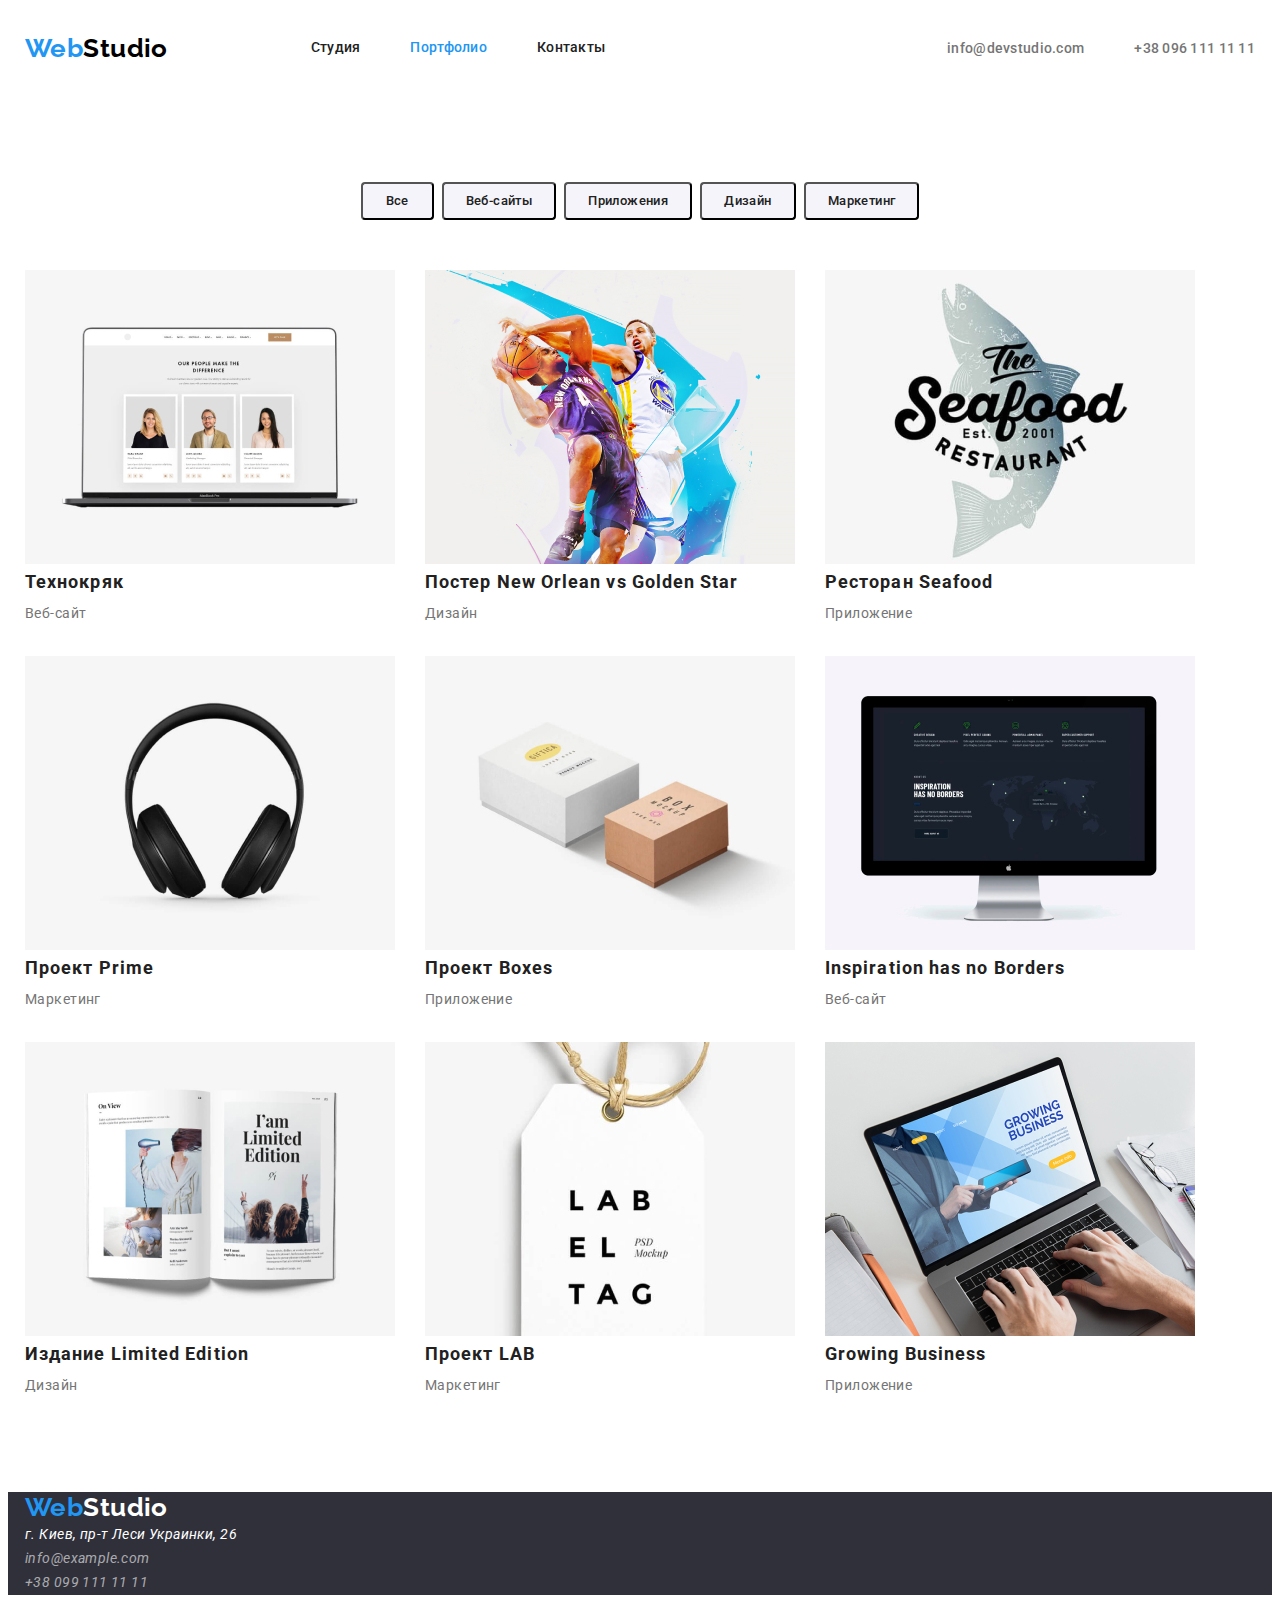
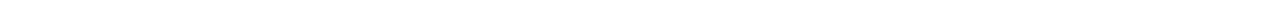
==== commit 5edc5e47: "робота з css" ====
--- a/portfolio.html
+++ b/portfolio.html
@@ -20,8 +20,8 @@
   <body>
     <!--Header-->
     <header class="header">
-      <div class="container">
-        <nav>
+      <div class="container header-container">
+        <nav class="header-nav">
           <a class="logo link" lang="en" href="index.html"
             >Web<span class="logo-studio-light">Studio</span></a
           >
@@ -48,15 +48,25 @@
         <div class="container">
           <h1 class="visually-hidden">Portfolio</h1>
           <ul class="filters-list list">
-            <li class="item"><button class="filters-button" type="button">Все</button></li>
-            <li class="item"><button class="filters-button" type="button">Веб-сайты</button></li>
-            <li class="item"><button class="filters-button" type="button">Приложения</button></li>
-            <li class="item"><button class="filters-button" type="button">Дизайн</button></li>
-            <li class="item"><button class="filters-button" type="button">Маркетинг</button></li>
+            <li class="item">
+              <button class="filters-button" type="button">Все</button>
+            </li>
+            <li class="item">
+              <button class="filters-button" type="button">Веб-сайты</button>
+            </li>
+            <li class="item">
+              <button class="filters-button" type="button">Приложения</button>
+            </li>
+            <li class="item">
+              <button class="filters-button" type="button">Дизайн</button>
+            </li>
+            <li class="item">
+              <button class="filters-button" type="button">Маркетинг</button>
+            </li>
           </ul>
         </div>
         <!--Project-->
-        <div class="container">
+        <div class="container container-project">
           <ul class="project list">
             <li class="project-list">
               <a class="project-link link" href="">
--- a/css/style.css
+++ b/css/style.css
@@ -56,8 +56,9 @@
 
 /* Common styles start */
 
+
 .container {
-   width: 1200px;
+   width: 1230px;
    margin-left: auto;
    margin-right: auto;
    padding-left: 15px;
@@ -80,14 +81,13 @@
 
 /* Header */
 
-.header-container {
+.header-container,
+.header-nav {
    display: flex;
    align-items: center;
 }
-.header-nav {
-   display: flex;
-   align-items: center;
-}
+
+
 
 .header-list-item:not(:last-child) {
    margin-right: 40px;
@@ -96,7 +96,9 @@
 
 /* Logo */
 .logo {
-   margin-right: 93px;
+   display: flex;
+   align-items: center;
+
    font-family: var(--secondary-font), sans-serif;
    color: var(--accent-color);
 
@@ -114,14 +116,15 @@
 
 /* Site nav */
 
-
 .site-nav {
+   margin-left: 93px;
+
    display: flex;
    align-items: center;
 }
+
 .site-nav .item {
-   margin-right: 50px;
-   outline: 1px solid red;
+   margin-left: 50px;
 }
 .site-nav .item:last-child {
    margin-right: 0;
@@ -146,7 +149,12 @@
    color: var(--accent-color);
 }
 
-
+.aut-nav {
+   margin: auto;
+   margin-right: 0;
+   display: flex;
+   align-items: center;
+}
 
 .aut-nav .item + .item {
    margin-left: 50px;
@@ -190,6 +198,7 @@
 
 /* Section */
 .section {
+   padding-top: 94px;
    padding-bottom: 94px;
 }
 .section-features {
@@ -263,6 +272,7 @@
 }
 .work-list .item {
    margin-right: 30px;
+   width: 370px;
 }
 .work-list .item:last-child {
    margin-right: 0;
@@ -306,7 +316,13 @@
 /* Filters */
 .filters-list {
    display: flex;
-}
+   margin-bottom: 50px;
+   border-radius: 4px;
+   justify-content: center;
+}
+
+
+
 .filters-list .item {
    margin-right: 8px;
 }
@@ -380,12 +396,30 @@
 .aut-address:focus {
    color: var(--accent-color);
 }
+
+/* Portfolio */
+.portfolio {
+   padding-top: 94px;
+   padding-bottom: 94px;
+}
+
 /* Project */
 .project {
    display: flex;
-}
-.project .project-list {
+   flex-wrap: wrap;
+}
+.project-list {
+   width: 370px;
    margin-right: 30px;
+   margin-bottom: 30px;
+}
+
+.project-list:nth-child(3n) {
+   margin-right: 0;
+}
+
+.project-list:nth-last-child(-n+3) {
+   margin-bottom: 0;
 }
 
 .project-text {
@@ -401,36 +435,32 @@
    line-height: 1.87;
 }
 
-/* Portfolio */
-.portfolio {
-   padding-top: 94px;
-   padding-bottom: 94px;
-}
-
-
-
-
-
-
-
-
-
-
-
-
-
-
-
-
-
-
-
-
-
-
-
-
-
-
-
-
+
+
+
+
+
+
+
+
+
+
+
+
+
+
+
+
+
+
+
+
+
+
+
+
+
+
+
+
+
